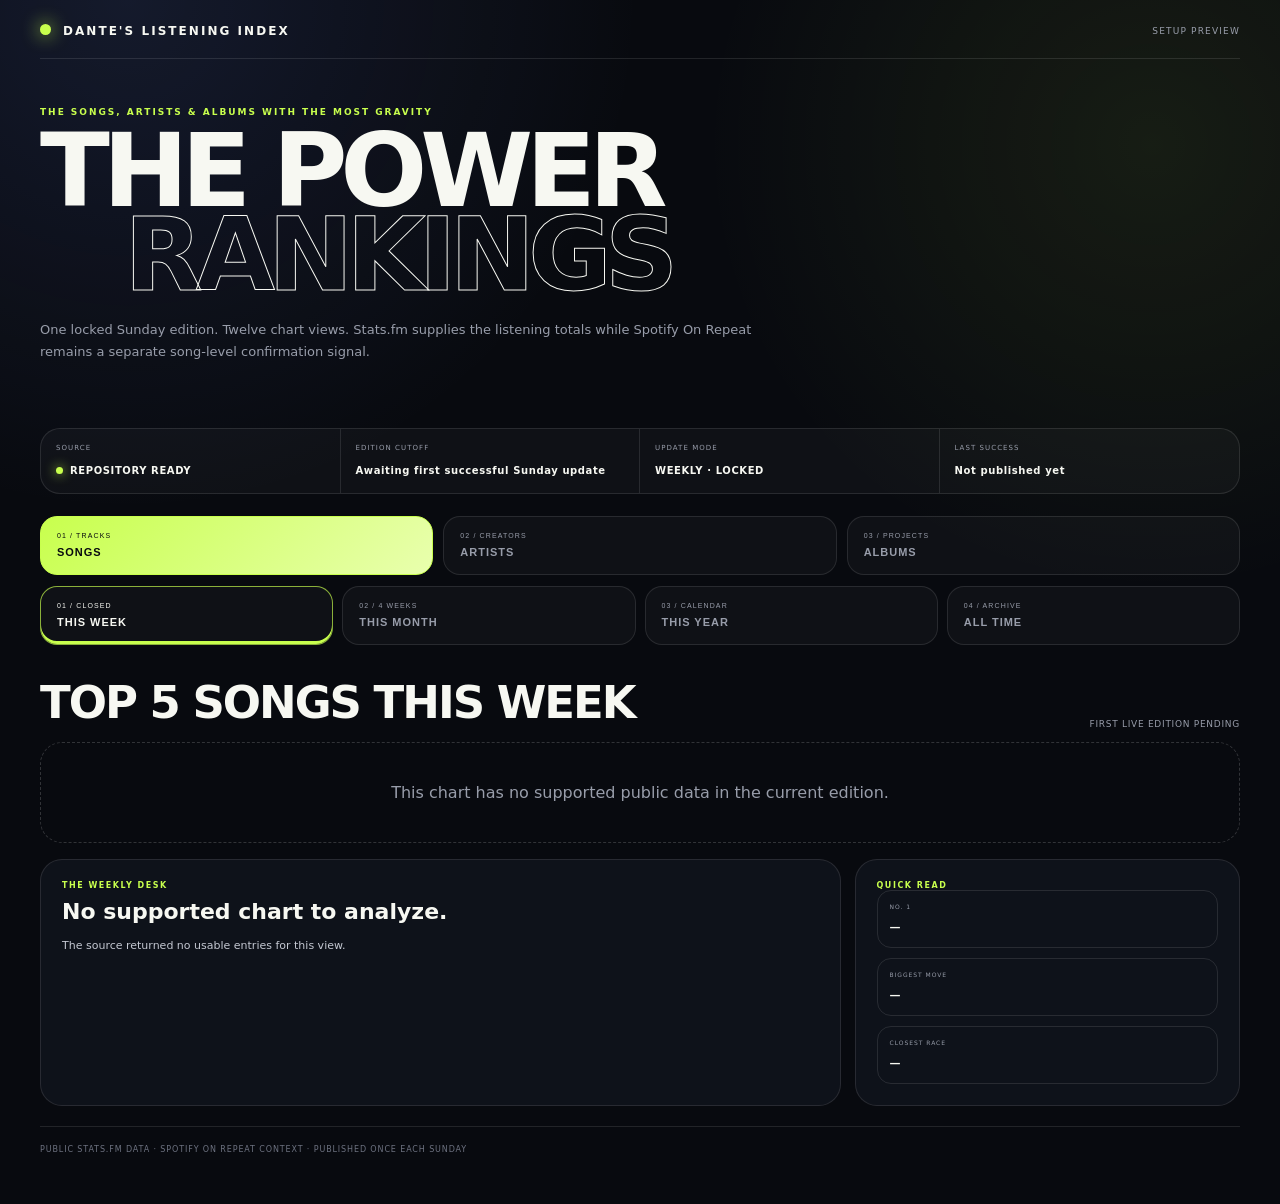
==== index.html @ f860fd31 "Add responsive Songs Artists Albums dashboard" ====
<!doctype html>
<html lang="en">
<head>
<meta charset="utf-8"><meta name="viewport" content="width=device-width,initial-scale=1,viewport-fit=cover">
<meta name="theme-color" content="#080a0f"><title>Dante's Spotify Power Rankings</title>
<style>
:root{--bg:#080a0f;--panel:#11141dcc;--text:#f7f8f2;--muted:#989daa;--lime:#c8ff4d;--blue:#6f8cff;--purple:#b76fff;--red:#ff7289;--amber:#ffce6b;--line:#ffffff1b}*{box-sizing:border-box}body{margin:0;background:radial-gradient(circle at 10% 0,#6f8cff1f,transparent 32rem),radial-gradient(circle at 90% 12%,#c8ff4d14,transparent 28rem),var(--bg);color:var(--text);font-family:Inter,system-ui,-apple-system,"Segoe UI",sans-serif;min-height:100vh}.shell{width:min(1200px,calc(100% - 36px));margin:auto;padding:24px 0 50px}.top{display:flex;justify-content:space-between;align-items:center;border-bottom:1px solid var(--line);padding-bottom:20px}.brand{font-size:12px;font-weight:900;letter-spacing:.17em}.brand:before{content:"";display:inline-block;width:11px;height:11px;border-radius:50%;background:var(--lime);box-shadow:0 0 18px var(--lime);margin-right:12px}.edition{font-size:9px;color:var(--muted);letter-spacing:.13em}.hero{padding:48px 0 30px}.kicker{font-size:9px;color:var(--lime);font-weight:900;letter-spacing:.22em}h1{font-size:clamp(52px,8vw,105px);line-height:.82;letter-spacing:-.07em;margin:12px 0 22px}h1 span{display:block;color:transparent;-webkit-text-stroke:1px #f7f8f2;transform:translateX(7%)}.lede{max-width:760px;color:var(--muted);line-height:1.7;font-size:13px}.status{display:grid;grid-template-columns:repeat(4,1fr);border:1px solid var(--line);border-radius:20px;overflow:hidden;background:#ffffff08;margin:22px 0}.status div{padding:15px;border-right:1px solid var(--line)}.status div:last-child{border-right:0}.status small{display:block;color:var(--muted);font-size:7px;letter-spacing:.15em;margin-bottom:7px}.status strong{font-size:10px;letter-spacing:.06em}.dot{display:inline-block;width:7px;height:7px;border-radius:50%;background:var(--lime);box-shadow:0 0 12px var(--lime);margin-right:7px}.category-tabs{display:grid;grid-template-columns:repeat(3,1fr);gap:10px;margin-bottom:11px}.category,.period{border:1px solid var(--line);background:#ffffff08;color:var(--muted);border-radius:17px;padding:15px 16px;text-align:left;cursor:pointer;transition:.2s}.category:hover,.period:hover{transform:translateY(-2px);border-color:#ffffff3b}.category.active{background:linear-gradient(135deg,var(--lime),#e9ffae);color:#080a0f;border-color:var(--lime)}.category small,.period small{display:block;font-size:7px;letter-spacing:.16em;margin-bottom:5px}.category strong,.period strong{font-size:11px;letter-spacing:.09em}.period-tabs{display:flex;gap:9px;overflow-x:auto;padding-bottom:13px;scrollbar-width:none}.period{min-width:150px;flex:1}.period.active{border-color:#c8ff4daa;color:var(--text);box-shadow:inset 0 -3px 0 var(--lime)}.head{display:flex;justify-content:space-between;gap:20px;align-items:end;margin:18px 0 13px}.head h2{font-size:clamp(26px,4vw,45px);margin:0;letter-spacing:-.045em}.range{font-size:9px;color:var(--muted);text-align:right;letter-spacing:.08em}.board{display:grid;gap:12px}.card{--accent:var(--lime);display:grid;grid-template-columns:78px 104px minmax(0,1fr) 185px;gap:18px;align-items:center;min-height:142px;border:1px solid var(--line);border-radius:23px;padding:17px 20px 17px 7px;background:linear-gradient(105deg,color-mix(in srgb,var(--accent) 8%,transparent),var(--panel) 38%,#11141dbb);overflow:hidden}.card:first-child{min-height:175px;grid-template-columns:96px 136px minmax(0,1fr) 220px;border-color:color-mix(in srgb,var(--accent) 55%,transparent)}.rank{font-size:64px;text-align:center;font-weight:950;color:transparent;-webkit-text-stroke:1px var(--accent);letter-spacing:-.08em}.card:first-child .rank{font-size:88px;color:var(--accent);-webkit-text-stroke:0;text-shadow:0 0 34px color-mix(in srgb,var(--accent) 35%,transparent)}.art{width:100%;aspect-ratio:1;border-radius:18px;object-fit:cover;background:#232837;box-shadow:0 16px 40px #0008}.artist-art{border-radius:50%}.name{font-size:clamp(19px,2.6vw,34px);text-transform:uppercase;margin:0;letter-spacing:-.04em;line-height:1.05}.sub{color:var(--muted);font-size:10px;letter-spacing:.09em;text-transform:uppercase;margin:7px 0 0}.rowtop{display:flex;justify-content:space-between;gap:14px;align-items:flex-start}.move{border:1px solid var(--line);border-radius:99px;padding:6px 9px;font-size:8px;font-weight:900;white-space:nowrap}.up{color:var(--lime)}.down{color:var(--red)}.new{color:var(--amber)}.metrics{display:flex;gap:22px;flex-wrap:wrap;margin-top:21px}.metric small{display:block;font-size:6px;color:var(--muted);letter-spacing:.16em;margin-bottom:5px}.metric strong{font-size:12px}.meter{height:4px;background:#ffffff13;border-radius:99px;margin-top:16px;overflow:hidden}.meter i{display:block;height:100%;background:var(--accent);box-shadow:0 0 13px var(--accent)}.score{text-align:right}.score strong{font-size:45px;letter-spacing:-.06em}.score small{font-size:7px;color:var(--muted);letter-spacing:.15em}.analysis{display:grid;grid-template-columns:1.35fr .65fr;gap:14px;margin-top:16px}.panel{border:1px solid var(--line);border-radius:22px;background:var(--panel);padding:21px}.panel .eyebrow{color:var(--lime);font-size:8px;font-weight:900;letter-spacing:.19em}.panel h3{margin:9px 0 12px;font-size:22px}.panel p{color:#c4c8d2;font-size:11px;line-height:1.75;margin:0}.leaders{display:grid;gap:10px}.leader{border:1px solid var(--line);border-radius:14px;padding:12px}.leader small{display:block;color:var(--muted);font-size:6px;letter-spacing:.16em;margin-bottom:6px}.leader strong{font-size:11px}.empty{border:1px dashed #ffffff2b;border-radius:22px;padding:36px;text-align:center;color:var(--muted);line-height:1.7}.footer{border-top:1px solid var(--line);margin-top:20px;padding-top:18px;color:#6d7280;font-size:8px;letter-spacing:.11em}.loading{opacity:.55;animation:pulse 1s infinite}@keyframes pulse{50%{opacity:.25}}@media(max-width:900px){.card,.card:first-child{grid-template-columns:64px 92px minmax(0,1fr)}.score{display:none}.analysis{grid-template-columns:1fr}}@media(max-width:620px){.shell{width:calc(100% - 22px)}h1{font-size:56px}.status{grid-template-columns:1fr 1fr}.status div:nth-child(2){border-right:0}.status div:nth-child(-n+2){border-bottom:1px solid var(--line)}.category-tabs{gap:7px}.category{padding:13px 10px}.category strong{font-size:9px}.period{min-width:128px}.head{align-items:flex-start;flex-direction:column}.range{text-align:left}.card,.card:first-child{grid-template-columns:44px 68px minmax(0,1fr);gap:10px;min-height:122px;padding:12px 11px 12px 3px;border-radius:18px}.card:first-child{min-height:138px}.rank,.card:first-child .rank{font-size:42px}.art{border-radius:13px}.artist-art{border-radius:50%}.name{font-size:17px}.sub{font-size:8px}.move{font-size:7px;padding:5px 6px}.metrics{gap:12px;margin-top:13px}.metric strong{font-size:10px}.metric:nth-child(3){display:none}}
</style>
</head>
<body><div class="shell">
<header class="top"><div class="brand">DANTE'S LISTENING INDEX</div><div class="edition" id="edition">LOADING EDITION</div></header>
<section class="hero"><div class="kicker">THE SONGS, ARTISTS & ALBUMS WITH THE MOST GRAVITY</div><h1>THE POWER <span>RANKINGS</span></h1><p class="lede">One locked Sunday edition. Twelve chart views. Stats.fm supplies the listening totals while Spotify On Repeat remains a separate song-level confirmation signal.</p></section>
<section class="status"><div><small>SOURCE</small><strong><i class="dot"></i><span id="source">LOADING</span></strong></div><div><small>EDITION CUTOFF</small><strong id="cutoff">—</strong></div><div><small>UPDATE MODE</small><strong>WEEKLY · LOCKED</strong></div><div><small>LAST SUCCESS</small><strong id="updated">—</strong></div></section>
<nav class="category-tabs" aria-label="Ranking category"><button class="category active" data-category="songs"><small>01 / TRACKS</small><strong>SONGS</strong></button><button class="category" data-category="artists"><small>02 / CREATORS</small><strong>ARTISTS</strong></button><button class="category" data-category="albums"><small>03 / PROJECTS</small><strong>ALBUMS</strong></button></nav>
<nav class="period-tabs" aria-label="Ranking period"><button class="period active" data-period="week"><small>01 / CLOSED</small><strong>THIS WEEK</strong></button><button class="period" data-period="month"><small>02 / 4 WEEKS</small><strong>THIS MONTH</strong></button><button class="period" data-period="year"><small>03 / CALENDAR</small><strong>THIS YEAR</strong></button><button class="period" data-period="allTime"><small>04 / ARCHIVE</small><strong>ALL TIME</strong></button></nav>
<div class="head"><h2 id="title">TOP 5 SONGS THIS WEEK</h2><div class="range" id="range">LOADING DATE RANGE</div></div>
<main class="board" id="board"><div class="empty loading">Loading the latest published Sunday edition…</div></main>
<section class="analysis"><article class="panel"><div class="eyebrow">THE WEEKLY DESK</div><h3 id="headline">Waiting for the official chart.</h3><p id="writeup">The analyst report will appear with the published data.</p></article><aside class="panel"><div class="eyebrow">QUICK READ</div><div class="leaders"><div class="leader"><small>NO. 1</small><strong id="leader">—</strong></div><div class="leader"><small>BIGGEST MOVE</small><strong id="bigMove">—</strong></div><div class="leader"><small>CLOSEST RACE</small><strong id="closeRace">—</strong></div></div></aside></section>
<footer class="footer">PUBLIC STATS.FM DATA · SPOTIFY ON REPEAT CONTEXT · PUBLISHED ONCE EACH SUNDAY</footer>
</div>
<script>
const accents=['#c8ff4d','#6f8cff','#b76fff','#ffce6b','#ff7289'];let data=null,state={category:'songs',period:'week'};const $=id=>document.getElementById(id);const esc=s=>String(s??'').replace(/[&<>"']/g,c=>({'&':'&amp;','<':'&lt;','>':'&gt;','"':'&quot;',"'":'&#39;'}[c]));const num=n=>n==null?'—':new Intl.NumberFormat('en-US').format(Math.round(n));const mins=ms=>ms==null?'—':Math.round(ms/60000)>=60?Math.floor(Math.round(ms/60000)/60)+'h '+Math.round(ms/60000)%60+'m':Math.round(ms/60000)+'m';
function labelCategory(c){return c==='songs'?'SONGS':c==='artists'?'ARTISTS':'ALBUMS'}function labelPeriod(p){return p==='week'?'THIS WEEK':p==='month'?'THIS MONTH':p==='year'?'THIS YEAR':'ALL TIME'}
function movement(x){if(x.previousRank==null)return '<span class="move new">NEW</span>';let d=x.previousRank-x.rank;if(d>0)return `<span class="move up">▲ ${d}</span>`;if(d<0)return `<span class="move down">▼ ${Math.abs(d)}</span>`;return '<span class="move">— EVEN</span>'}
function render(){document.querySelectorAll('.category').forEach(b=>b.classList.toggle('active',b.dataset.category===state.category));document.querySelectorAll('.period').forEach(b=>b.classList.toggle('active',b.dataset.period===state.period));$('title').textContent='TOP 5 '+labelCategory(state.category)+' '+labelPeriod(state.period);let chart=data?.charts?.[state.category]?.[state.period];$('range').textContent=chart?.rangeLabel||'NO PUBLISHED RANGE';if(!chart?.items?.length){$('board').innerHTML='<div class="empty">This chart has no supported public data in the current edition.</div>';analysis(chart);return}$('board').innerHTML=chart.items.map((x,i)=>{let sub=state.category==='songs'?x.artist:state.category==='albums'?x.artist:(x.genres?.slice(0,2).join(' · ')||'ARTIST');let cls=state.category==='artists'?'art artist-art':'art';return `<article class="card" style="--accent:${accents[i]}"><div class="rank">${x.rank}</div><img class="${cls}" src="${esc(x.image||'')}" alt="${esc(x.name)}" onerror="this.style.visibility='hidden'"><div><div class="rowtop"><div><h3 class="name">${esc(x.name)}</h3><p class="sub">${esc(sub||'')}</p></div>${movement(x)}</div><div class="metrics"><div class="metric"><small>PLAYS</small><strong>${num(x.plays)}</strong></div><div class="metric"><small>LISTENING</small><strong>${mins(x.playedMs)}</strong></div><div class="metric"><small>ACTIVE DAYS</small><strong>${x.activeDays??'—'}</strong></div><div class="metric"><small>PEAK</small><strong>${x.peakRank?'#'+x.peakRank:'—'}</strong></div></div><div class="meter"><i style="width:${Math.max(5,Math.min(100,x.powerScore??10))}%"></i></div></div><div class="score"><strong>${x.powerScore==null?'—':Math.round(x.powerScore)}</strong><small> POWER</small></div></article>`}).join('');analysis(chart)}
function analysis(chart){let a=chart?.analysis||{};$('headline').textContent=a.headline||'No supported chart to analyze.';$('writeup').textContent=a.writeup||'The source returned no usable entries for this view.';$('leader').textContent=a.leader||chart?.items?.[0]?.name||'—';$('bigMove').textContent=a.biggestMove||'—';$('closeRace').textContent=a.closestRace||'—'}
async function boot(){try{let r=await fetch('./data/latest.json',{cache:'no-store'});if(!r.ok)throw new Error('HTTP '+r.status);data=await r.json();$('source').textContent=(data.sourceStatus||'STATS.FM').toUpperCase();$('edition').textContent=(data.editionLabel||'LATEST EDITION').toUpperCase();$('cutoff').textContent=data.cutoffLabel||'—';$('updated').textContent=data.updatedLabel||'—';render()}catch(e){$('source').textContent='DATA UNAVAILABLE';$('board').innerHTML='<div class="empty">The published data file could not be loaded. The previous successful Netlify deploy should remain online during a failed weekly update.</div>'}}
document.querySelectorAll('.category').forEach(b=>b.onclick=()=>{state.category=b.dataset.category;render()});document.querySelectorAll('.period').forEach(b=>b.onclick=()=>{state.period=b.dataset.period;render()});boot();
</script></body></html>
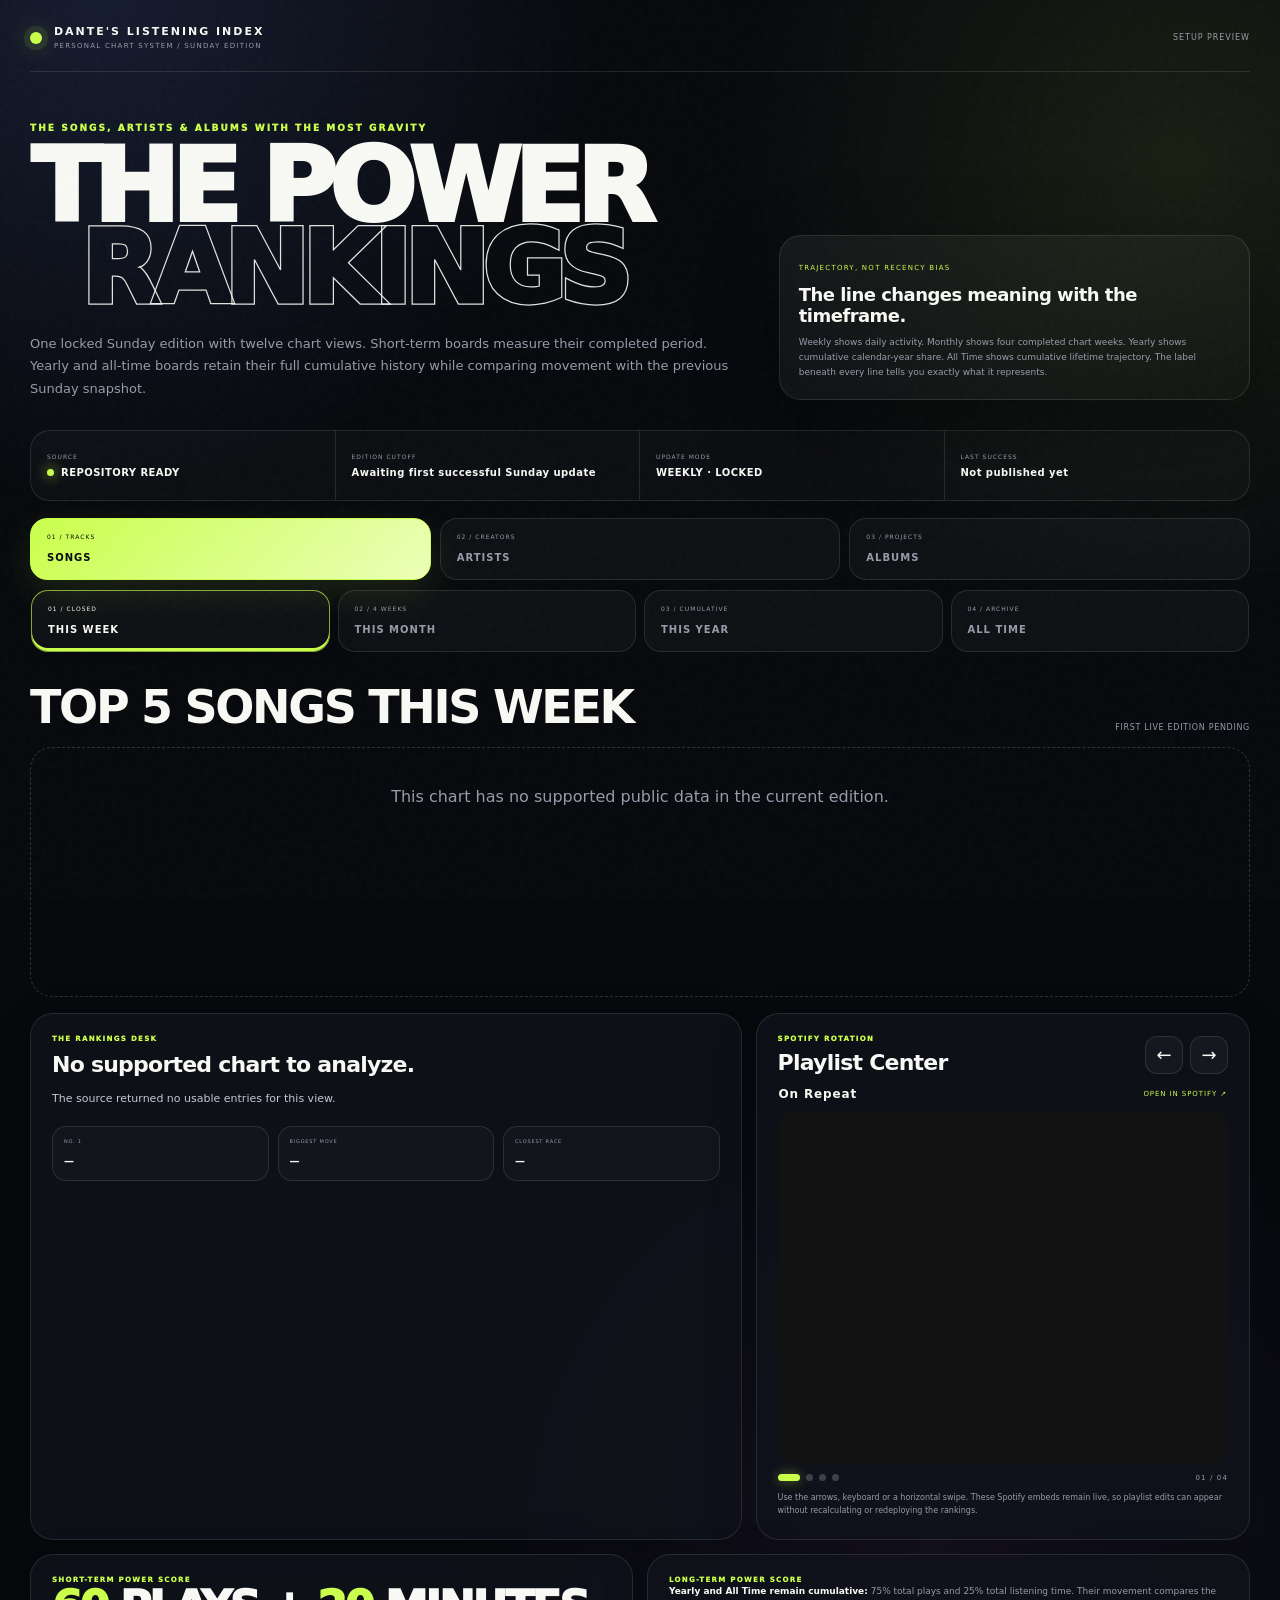
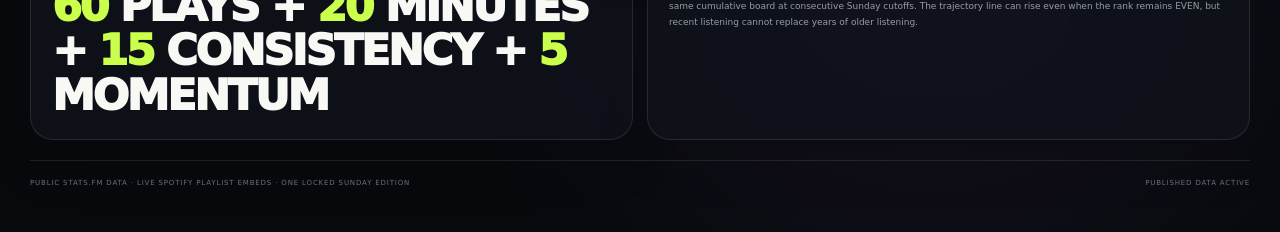
==== commit fc5c2a71: "Publish approved responsive dashboard" ====
--- a/index.html
+++ b/index.html
@@ -1,29 +1,79 @@
 <!doctype html>
 <html lang="en">
 <head>
-<meta charset="utf-8"><meta name="viewport" content="width=device-width,initial-scale=1,viewport-fit=cover">
-<meta name="theme-color" content="#080a0f"><title>Dante's Spotify Power Rankings</title>
-<style>
-:root{--bg:#080a0f;--panel:#11141dcc;--text:#f7f8f2;--muted:#989daa;--lime:#c8ff4d;--blue:#6f8cff;--purple:#b76fff;--red:#ff7289;--amber:#ffce6b;--line:#ffffff1b}*{box-sizing:border-box}body{margin:0;background:radial-gradient(circle at 10% 0,#6f8cff1f,transparent 32rem),radial-gradient(circle at 90% 12%,#c8ff4d14,transparent 28rem),var(--bg);color:var(--text);font-family:Inter,system-ui,-apple-system,"Segoe UI",sans-serif;min-height:100vh}.shell{width:min(1200px,calc(100% - 36px));margin:auto;padding:24px 0 50px}.top{display:flex;justify-content:space-between;align-items:center;border-bottom:1px solid var(--line);padding-bottom:20px}.brand{font-size:12px;font-weight:900;letter-spacing:.17em}.brand:before{content:"";display:inline-block;width:11px;height:11px;border-radius:50%;background:var(--lime);box-shadow:0 0 18px var(--lime);margin-right:12px}.edition{font-size:9px;color:var(--muted);letter-spacing:.13em}.hero{padding:48px 0 30px}.kicker{font-size:9px;color:var(--lime);font-weight:900;letter-spacing:.22em}h1{font-size:clamp(52px,8vw,105px);line-height:.82;letter-spacing:-.07em;margin:12px 0 22px}h1 span{display:block;color:transparent;-webkit-text-stroke:1px #f7f8f2;transform:translateX(7%)}.lede{max-width:760px;color:var(--muted);line-height:1.7;font-size:13px}.status{display:grid;grid-template-columns:repeat(4,1fr);border:1px solid var(--line);border-radius:20px;overflow:hidden;background:#ffffff08;margin:22px 0}.status div{padding:15px;border-right:1px solid var(--line)}.status div:last-child{border-right:0}.status small{display:block;color:var(--muted);font-size:7px;letter-spacing:.15em;margin-bottom:7px}.status strong{font-size:10px;letter-spacing:.06em}.dot{display:inline-block;width:7px;height:7px;border-radius:50%;background:var(--lime);box-shadow:0 0 12px var(--lime);margin-right:7px}.category-tabs{display:grid;grid-template-columns:repeat(3,1fr);gap:10px;margin-bottom:11px}.category,.period{border:1px solid var(--line);background:#ffffff08;color:var(--muted);border-radius:17px;padding:15px 16px;text-align:left;cursor:pointer;transition:.2s}.category:hover,.period:hover{transform:translateY(-2px);border-color:#ffffff3b}.category.active{background:linear-gradient(135deg,var(--lime),#e9ffae);color:#080a0f;border-color:var(--lime)}.category small,.period small{display:block;font-size:7px;letter-spacing:.16em;margin-bottom:5px}.category strong,.period strong{font-size:11px;letter-spacing:.09em}.period-tabs{display:flex;gap:9px;overflow-x:auto;padding-bottom:13px;scrollbar-width:none}.period{min-width:150px;flex:1}.period.active{border-color:#c8ff4daa;color:var(--text);box-shadow:inset 0 -3px 0 var(--lime)}.head{display:flex;justify-content:space-between;gap:20px;align-items:end;margin:18px 0 13px}.head h2{font-size:clamp(26px,4vw,45px);margin:0;letter-spacing:-.045em}.range{font-size:9px;color:var(--muted);text-align:right;letter-spacing:.08em}.board{display:grid;gap:12px}.card{--accent:var(--lime);display:grid;grid-template-columns:78px 104px minmax(0,1fr) 185px;gap:18px;align-items:center;min-height:142px;border:1px solid var(--line);border-radius:23px;padding:17px 20px 17px 7px;background:linear-gradient(105deg,color-mix(in srgb,var(--accent) 8%,transparent),var(--panel) 38%,#11141dbb);overflow:hidden}.card:first-child{min-height:175px;grid-template-columns:96px 136px minmax(0,1fr) 220px;border-color:color-mix(in srgb,var(--accent) 55%,transparent)}.rank{font-size:64px;text-align:center;font-weight:950;color:transparent;-webkit-text-stroke:1px var(--accent);letter-spacing:-.08em}.card:first-child .rank{font-size:88px;color:var(--accent);-webkit-text-stroke:0;text-shadow:0 0 34px color-mix(in srgb,var(--accent) 35%,transparent)}.art{width:100%;aspect-ratio:1;border-radius:18px;object-fit:cover;background:#232837;box-shadow:0 16px 40px #0008}.artist-art{border-radius:50%}.name{font-size:clamp(19px,2.6vw,34px);text-transform:uppercase;margin:0;letter-spacing:-.04em;line-height:1.05}.sub{color:var(--muted);font-size:10px;letter-spacing:.09em;text-transform:uppercase;margin:7px 0 0}.rowtop{display:flex;justify-content:space-between;gap:14px;align-items:flex-start}.move{border:1px solid var(--line);border-radius:99px;padding:6px 9px;font-size:8px;font-weight:900;white-space:nowrap}.up{color:var(--lime)}.down{color:var(--red)}.new{color:var(--amber)}.metrics{display:flex;gap:22px;flex-wrap:wrap;margin-top:21px}.metric small{display:block;font-size:6px;color:var(--muted);letter-spacing:.16em;margin-bottom:5px}.metric strong{font-size:12px}.meter{height:4px;background:#ffffff13;border-radius:99px;margin-top:16px;overflow:hidden}.meter i{display:block;height:100%;background:var(--accent);box-shadow:0 0 13px var(--accent)}.score{text-align:right}.score strong{font-size:45px;letter-spacing:-.06em}.score small{font-size:7px;color:var(--muted);letter-spacing:.15em}.analysis{display:grid;grid-template-columns:1.35fr .65fr;gap:14px;margin-top:16px}.panel{border:1px solid var(--line);border-radius:22px;background:var(--panel);padding:21px}.panel .eyebrow{color:var(--lime);font-size:8px;font-weight:900;letter-spacing:.19em}.panel h3{margin:9px 0 12px;font-size:22px}.panel p{color:#c4c8d2;font-size:11px;line-height:1.75;margin:0}.leaders{display:grid;gap:10px}.leader{border:1px solid var(--line);border-radius:14px;padding:12px}.leader small{display:block;color:var(--muted);font-size:6px;letter-spacing:.16em;margin-bottom:6px}.leader strong{font-size:11px}.empty{border:1px dashed #ffffff2b;border-radius:22px;padding:36px;text-align:center;color:var(--muted);line-height:1.7}.footer{border-top:1px solid var(--line);margin-top:20px;padding-top:18px;color:#6d7280;font-size:8px;letter-spacing:.11em}.loading{opacity:.55;animation:pulse 1s infinite}@keyframes pulse{50%{opacity:.25}}@media(max-width:900px){.card,.card:first-child{grid-template-columns:64px 92px minmax(0,1fr)}.score{display:none}.analysis{grid-template-columns:1fr}}@media(max-width:620px){.shell{width:calc(100% - 22px)}h1{font-size:56px}.status{grid-template-columns:1fr 1fr}.status div:nth-child(2){border-right:0}.status div:nth-child(-n+2){border-bottom:1px solid var(--line)}.category-tabs{gap:7px}.category{padding:13px 10px}.category strong{font-size:9px}.period{min-width:128px}.head{align-items:flex-start;flex-direction:column}.range{text-align:left}.card,.card:first-child{grid-template-columns:44px 68px minmax(0,1fr);gap:10px;min-height:122px;padding:12px 11px 12px 3px;border-radius:18px}.card:first-child{min-height:138px}.rank,.card:first-child .rank{font-size:42px}.art{border-radius:13px}.artist-art{border-radius:50%}.name{font-size:17px}.sub{font-size:8px}.move{font-size:7px;padding:5px 6px}.metrics{gap:12px;margin-top:13px}.metric strong{font-size:10px}.metric:nth-child(3){display:none}}
-</style>
+<meta charset="utf-8">
+<meta name="viewport" content="width=device-width,initial-scale=1,viewport-fit=cover">
+<meta name="theme-color" content="#07090d">
+<meta name="color-scheme" content="dark">
+<title>Dante's Spotify Power Rankings</title>
+<link rel="stylesheet" href="./assets/styles.css">
 </head>
-<body><div class="shell">
-<header class="top"><div class="brand">DANTE'S LISTENING INDEX</div><div class="edition" id="edition">LOADING EDITION</div></header>
-<section class="hero"><div class="kicker">THE SONGS, ARTISTS & ALBUMS WITH THE MOST GRAVITY</div><h1>THE POWER <span>RANKINGS</span></h1><p class="lede">One locked Sunday edition. Twelve chart views. Stats.fm supplies the listening totals while Spotify On Repeat remains a separate song-level confirmation signal.</p></section>
-<section class="status"><div><small>SOURCE</small><strong><i class="dot"></i><span id="source">LOADING</span></strong></div><div><small>EDITION CUTOFF</small><strong id="cutoff">—</strong></div><div><small>UPDATE MODE</small><strong>WEEKLY · LOCKED</strong></div><div><small>LAST SUCCESS</small><strong id="updated">—</strong></div></section>
-<nav class="category-tabs" aria-label="Ranking category"><button class="category active" data-category="songs"><small>01 / TRACKS</small><strong>SONGS</strong></button><button class="category" data-category="artists"><small>02 / CREATORS</small><strong>ARTISTS</strong></button><button class="category" data-category="albums"><small>03 / PROJECTS</small><strong>ALBUMS</strong></button></nav>
-<nav class="period-tabs" aria-label="Ranking period"><button class="period active" data-period="week"><small>01 / CLOSED</small><strong>THIS WEEK</strong></button><button class="period" data-period="month"><small>02 / 4 WEEKS</small><strong>THIS MONTH</strong></button><button class="period" data-period="year"><small>03 / CALENDAR</small><strong>THIS YEAR</strong></button><button class="period" data-period="allTime"><small>04 / ARCHIVE</small><strong>ALL TIME</strong></button></nav>
+<body>
+<div class="noise" aria-hidden="true"></div>
+<div class="shell">
+<header class="top">
+  <div class="brand"><span class="brand-dot"></span><div><b>DANTE'S LISTENING INDEX</b><small>PERSONAL CHART SYSTEM / SUNDAY EDITION</small></div></div>
+  <div class="edition"><span id="edition">LOADING EDITION</span><span class="preview-flag" id="previewFlag">DESIGN PREVIEW</span></div>
+</header>
+<section class="hero">
+  <div>
+    <div class="kicker">THE SONGS, ARTISTS & ALBUMS WITH THE MOST GRAVITY</div>
+    <h1>THE POWER <span>RANKINGS</span></h1>
+    <p class="lede">One locked Sunday edition with twelve chart views. Short-term boards measure their completed period. Yearly and all-time boards retain their full cumulative history while comparing movement with the previous Sunday snapshot.</p>
+  </div>
+  <aside class="hero-note">
+    <small>TRAJECTORY, NOT RECENCY BIAS</small>
+    <h2>The line changes meaning with the timeframe.</h2>
+    <p>Weekly shows daily activity. Monthly shows four completed chart weeks. Yearly shows cumulative calendar-year share. All Time shows cumulative lifetime trajectory. The label beneath every line tells you exactly what it represents.</p>
+  </aside>
+</section>
+<section class="status">
+  <div><small>SOURCE</small><strong><i class="dot"></i><span id="source">LOADING</span></strong></div>
+  <div><small>EDITION CUTOFF</small><strong id="cutoff">—</strong></div>
+  <div><small>UPDATE MODE</small><strong>WEEKLY · LOCKED</strong></div>
+  <div><small>LAST SUCCESS</small><strong id="updated">—</strong></div>
+</section>
+<nav class="category-tabs" aria-label="Ranking category">
+  <button class="category active" data-category="songs"><small>01 / TRACKS</small><strong>SONGS</strong></button>
+  <button class="category" data-category="artists"><small>02 / CREATORS</small><strong>ARTISTS</strong></button>
+  <button class="category" data-category="albums"><small>03 / PROJECTS</small><strong>ALBUMS</strong></button>
+</nav>
+<nav class="period-tabs" aria-label="Ranking period">
+  <button class="period active" data-period="week"><small>01 / CLOSED</small><strong>THIS WEEK</strong></button>
+  <button class="period" data-period="month"><small>02 / 4 WEEKS</small><strong>THIS MONTH</strong></button>
+  <button class="period" data-period="year"><small>03 / CUMULATIVE</small><strong>THIS YEAR</strong></button>
+  <button class="period" data-period="allTime"><small>04 / ARCHIVE</small><strong>ALL TIME</strong></button>
+</nav>
 <div class="head"><h2 id="title">TOP 5 SONGS THIS WEEK</h2><div class="range" id="range">LOADING DATE RANGE</div></div>
-<main class="board" id="board"><div class="empty loading">Loading the latest published Sunday edition…</div></main>
-<section class="analysis"><article class="panel"><div class="eyebrow">THE WEEKLY DESK</div><h3 id="headline">Waiting for the official chart.</h3><p id="writeup">The analyst report will appear with the published data.</p></article><aside class="panel"><div class="eyebrow">QUICK READ</div><div class="leaders"><div class="leader"><small>NO. 1</small><strong id="leader">—</strong></div><div class="leader"><small>BIGGEST MOVE</small><strong id="bigMove">—</strong></div><div class="leader"><small>CLOSEST RACE</small><strong id="closeRace">—</strong></div></div></aside></section>
-<footer class="footer">PUBLIC STATS.FM DATA · SPOTIFY ON REPEAT CONTEXT · PUBLISHED ONCE EACH SUNDAY</footer>
+<main class="board" id="board"><div class="empty">Loading the published Sunday edition…</div></main>
+<section class="content-grid">
+  <article class="panel">
+    <div class="eyebrow">THE RANKINGS DESK</div>
+    <h3 id="headline">Waiting for the official chart.</h3>
+    <p id="writeup">The analyst report will appear with the published data.</p>
+    <div class="leader-grid">
+      <div class="leader"><small>NO. 1</small><strong id="leader">—</strong></div>
+      <div class="leader"><small>BIGGEST MOVE</small><strong id="bigMove">—</strong></div>
+      <div class="leader"><small>CLOSEST RACE</small><strong id="closeRace">—</strong></div>
+    </div>
+  </article>
+  <aside class="panel" id="playlistPanel" tabindex="0" aria-label="Spotify playlist carousel">
+    <div class="playlist-head">
+      <div class="playlist-title-wrap"><div class="eyebrow">SPOTIFY ROTATION</div><h3>Playlist Center</h3></div>
+      <div class="carousel-controls"><button class="carousel-btn" id="playlistPrev" aria-label="Previous playlist">←</button><button class="carousel-btn" id="playlistNext" aria-label="Next playlist">→</button></div>
+    </div>
+    <div class="playlist-meta"><strong id="playlistName">On Repeat</strong><a class="open-link" id="playlistOpen" href="#" target="_blank" rel="noopener">OPEN IN SPOTIFY ↗</a></div>
+    <div class="playlist-stage" id="playlistStage"><iframe class="spotify-frame" id="playlistFrame" title="Spotify playlist" allow="autoplay; clipboard-write; encrypted-media; fullscreen; picture-in-picture" loading="lazy"></iframe></div>
+    <div class="carousel-foot"><div class="dots" id="playlistDots"></div><div class="carousel-count" id="playlistCount">01 / 04</div></div>
+    <p class="playlist-note">Use the arrows, keyboard or a horizontal swipe. These Spotify embeds remain live, so playlist edits can appear without recalculating or redeploying the rankings.</p>
+  </aside>
+</section>
+<section class="method-grid">
+  <article class="panel"><div class="eyebrow">SHORT-TERM POWER SCORE</div><div class="formula"><span>60</span> PLAYS + <span>20</span> MINUTES + <span>15</span> CONSISTENCY + <span>5</span> MOMENTUM</div></article>
+  <article class="panel"><div class="eyebrow">LONG-TERM POWER SCORE</div><div class="method-copy"><b>Yearly and All Time remain cumulative:</b> 75% total plays and 25% total listening time. Their movement compares the same cumulative board at consecutive Sunday cutoffs. The trajectory line can rise even when the rank remains EVEN, but recent listening cannot replace years of older listening.</div></article>
+</section>
+<footer class="footer"><span>PUBLIC STATS.FM DATA · LIVE SPOTIFY PLAYLIST EMBEDS · ONE LOCKED SUNDAY EDITION</span><span id="modeNote">PREVIEW FALLBACK ACTIVE</span></footer>
 </div>
-<script>
-const accents=['#c8ff4d','#6f8cff','#b76fff','#ffce6b','#ff7289'];let data=null,state={category:'songs',period:'week'};const $=id=>document.getElementById(id);const esc=s=>String(s??'').replace(/[&<>"']/g,c=>({'&':'&amp;','<':'&lt;','>':'&gt;','"':'&quot;',"'":'&#39;'}[c]));const num=n=>n==null?'—':new Intl.NumberFormat('en-US').format(Math.round(n));const mins=ms=>ms==null?'—':Math.round(ms/60000)>=60?Math.floor(Math.round(ms/60000)/60)+'h '+Math.round(ms/60000)%60+'m':Math.round(ms/60000)+'m';
-function labelCategory(c){return c==='songs'?'SONGS':c==='artists'?'ARTISTS':'ALBUMS'}function labelPeriod(p){return p==='week'?'THIS WEEK':p==='month'?'THIS MONTH':p==='year'?'THIS YEAR':'ALL TIME'}
-function movement(x){if(x.previousRank==null)return '<span class="move new">NEW</span>';let d=x.previousRank-x.rank;if(d>0)return `<span class="move up">▲ ${d}</span>`;if(d<0)return `<span class="move down">▼ ${Math.abs(d)}</span>`;return '<span class="move">— EVEN</span>'}
-function render(){document.querySelectorAll('.category').forEach(b=>b.classList.toggle('active',b.dataset.category===state.category));document.querySelectorAll('.period').forEach(b=>b.classList.toggle('active',b.dataset.period===state.period));$('title').textContent='TOP 5 '+labelCategory(state.category)+' '+labelPeriod(state.period);let chart=data?.charts?.[state.category]?.[state.period];$('range').textContent=chart?.rangeLabel||'NO PUBLISHED RANGE';if(!chart?.items?.length){$('board').innerHTML='<div class="empty">This chart has no supported public data in the current edition.</div>';analysis(chart);return}$('board').innerHTML=chart.items.map((x,i)=>{let sub=state.category==='songs'?x.artist:state.category==='albums'?x.artist:(x.genres?.slice(0,2).join(' · ')||'ARTIST');let cls=state.category==='artists'?'art artist-art':'art';return `<article class="card" style="--accent:${accents[i]}"><div class="rank">${x.rank}</div><img class="${cls}" src="${esc(x.image||'')}" alt="${esc(x.name)}" onerror="this.style.visibility='hidden'"><div><div class="rowtop"><div><h3 class="name">${esc(x.name)}</h3><p class="sub">${esc(sub||'')}</p></div>${movement(x)}</div><div class="metrics"><div class="metric"><small>PLAYS</small><strong>${num(x.plays)}</strong></div><div class="metric"><small>LISTENING</small><strong>${mins(x.playedMs)}</strong></div><div class="metric"><small>ACTIVE DAYS</small><strong>${x.activeDays??'—'}</strong></div><div class="metric"><small>PEAK</small><strong>${x.peakRank?'#'+x.peakRank:'—'}</strong></div></div><div class="meter"><i style="width:${Math.max(5,Math.min(100,x.powerScore??10))}%"></i></div></div><div class="score"><strong>${x.powerScore==null?'—':Math.round(x.powerScore)}</strong><small> POWER</small></div></article>`}).join('');analysis(chart)}
-function analysis(chart){let a=chart?.analysis||{};$('headline').textContent=a.headline||'No supported chart to analyze.';$('writeup').textContent=a.writeup||'The source returned no usable entries for this view.';$('leader').textContent=a.leader||chart?.items?.[0]?.name||'—';$('bigMove').textContent=a.biggestMove||'—';$('closeRace').textContent=a.closestRace||'—'}
-async function boot(){try{let r=await fetch('./data/latest.json',{cache:'no-store'});if(!r.ok)throw new Error('HTTP '+r.status);data=await r.json();$('source').textContent=(data.sourceStatus||'STATS.FM').toUpperCase();$('edition').textContent=(data.editionLabel||'LATEST EDITION').toUpperCase();$('cutoff').textContent=data.cutoffLabel||'—';$('updated').textContent=data.updatedLabel||'—';render()}catch(e){$('source').textContent='DATA UNAVAILABLE';$('board').innerHTML='<div class="empty">The published data file could not be loaded. The previous successful Netlify deploy should remain online during a failed weekly update.</div>'}}
-document.querySelectorAll('.category').forEach(b=>b.onclick=()=>{state.category=b.dataset.category;render()});document.querySelectorAll('.period').forEach(b=>b.onclick=()=>{state.period=b.dataset.period;render()});boot();
-</script></body></html>
+<script src="./assets/app.js" defer></script>
+</body>
+</html>
--- a/assets/styles.css
+++ b/assets/styles.css
@@ -0,0 +1 @@
+:root{--bg:#07090d;--panel:rgba(16,19,27,.82);--panel-solid:#10131b;--text:#f8f9f4;--muted:#969ca9;--lime:#caff4b;--blue:#708cff;--purple:#bb73ff;--red:#ff7189;--amber:#ffd16f;--line:rgba(255,255,255,.105);--shadow:0 28px 80px rgba(0,0,0,.34)}*{box-sizing:border-box}html{background:var(--bg);scroll-behavior:smooth}body{margin:0;min-height:100vh;color:var(--text);overflow-x:hidden;font-family:Inter,ui-sans-serif,system-ui,-apple-system,BlinkMacSystemFont,"Segoe UI",sans-serif;background:radial-gradient(circle at 8% 0,rgba(112,140,255,.14),transparent 31rem),radial-gradient(circle at 92% 9%,rgba(202,255,75,.09),transparent 28rem),radial-gradient(circle at 73% 84%,rgba(187,115,255,.08),transparent 31rem),var(--bg)}button,a{font:inherit}button{color:inherit}a{color:inherit;text-decoration:none}.noise{pointer-events:none;position:fixed;inset:0;z-index:30;opacity:.035;background-image:url("data:image/svg+xml,%3Csvg viewBox='0 0 180 180' xmlns='http://www.w3.org/2000/svg'%3E%3Cfilter id='n'%3E%3CfeTurbulence type='fractalNoise' baseFrequency='.92' numOctaves='4' stitchTiles='stitch'/%3E%3C/filter%3E%3Crect width='100%25' height='100%25' filter='url(%23n)' opacity='.72'/%3E%3C/svg%3E")}.shell{width:min(1220px,calc(100% - 40px));margin:auto;padding:25px 0 45px;position:relative;z-index:2}.top{display:flex;justify-content:space-between;align-items:center;gap:18px;border-bottom:1px solid var(--line);padding-bottom:21px}.brand{display:flex;align-items:center;gap:12px}.brand-dot{width:12px;height:12px;border-radius:50%;background:var(--lime);box-shadow:0 0 0 6px rgba(202,255,75,.09),0 0 25px rgba(202,255,75,.48)}.brand b{display:block;font-size:11px;letter-spacing:.18em}.brand small{display:block;color:var(--muted);font-size:7px;letter-spacing:.18em;margin-top:4px}.edition{font-size:8px;color:var(--muted);letter-spacing:.12em;text-align:right}.preview-flag{display:inline-flex;align-items:center;gap:7px;margin-left:8px;padding:6px 9px;border:1px solid rgba(255,209,111,.28);color:var(--amber);background:rgba(255,209,111,.055);border-radius:999px;font-size:7px;font-weight:900}.hero{padding:51px 0 29px;display:grid;grid-template-columns:1.2fr .8fr;gap:42px;align-items:end}.kicker{color:var(--lime);font-size:9px;font-weight:950;letter-spacing:.23em}h1{font-size:clamp(53px,8vw,108px);line-height:.8;letter-spacing:-.074em;margin:13px 0 23px;font-weight:980}h1 span{display:block;color:transparent;-webkit-text-stroke:1.25px rgba(248,249,244,.9);transform:translateX(7%)}.lede{color:var(--muted);line-height:1.72;font-size:13px;max-width:780px;margin:0}.hero-note{border:1px solid var(--line);border-radius:22px;padding:19px;background:linear-gradient(145deg,rgba(255,255,255,.05),rgba(255,255,255,.016));box-shadow:var(--shadow)}.hero-note small{font-size:7px;letter-spacing:.18em;color:var(--lime)}.hero-note h2{font-size:18px;letter-spacing:-.03em;margin:10px 0 9px}.hero-note p{color:var(--muted);font-size:9px;line-height:1.65;margin:0}.status{display:grid;grid-template-columns:repeat(4,1fr);border:1px solid var(--line);border-radius:20px;overflow:hidden;background:rgba(255,255,255,.025);margin:1px 0 17px}.status>div{padding:15px 16px;border-right:1px solid var(--line);min-height:69px;display:flex;justify-content:center;flex-direction:column}.status>div:last-child{border-right:0}.status small{display:block;color:var(--muted);font-size:6px;letter-spacing:.17em;margin-bottom:7px}.status strong{font-size:10px;letter-spacing:.045em}.dot{display:inline-block;width:7px;height:7px;border-radius:50%;background:var(--lime);box-shadow:0 0 13px var(--lime);margin-right:7px}.category-tabs{display:grid;grid-template-columns:repeat(3,1fr);gap:9px;margin-bottom:10px}.category,.period{border:1px solid var(--line);background:rgba(255,255,255,.03);color:var(--muted);border-radius:17px;padding:14px 16px;text-align:left;cursor:pointer;transition:.22s ease}.category:hover,.period:hover{transform:translateY(-2px);border-color:rgba(255,255,255,.25)}.category.active{background:linear-gradient(135deg,var(--lime),#ecffb9);color:#07090d;border-color:var(--lime);box-shadow:0 13px 38px rgba(202,255,75,.11)}.category small,.period small{display:block;font-size:6px;letter-spacing:.17em;margin-bottom:6px}.category strong,.period strong{font-size:10px;letter-spacing:.1em}.period-tabs{display:flex;gap:8px;overflow-x:auto;padding:0 1px 13px;scrollbar-width:none}.period-tabs::-webkit-scrollbar{display:none}.period{min-width:145px;flex:1}.period.active{color:var(--text);border-color:rgba(202,255,75,.63);box-shadow:inset 0 -3px 0 var(--lime),0 12px 30px rgba(0,0,0,.12)}.head{display:flex;justify-content:space-between;align-items:end;gap:20px;margin:15px 0 13px}.head h2{font-size:clamp(26px,4vw,46px);letter-spacing:-.05em;margin:0}.range{font-size:8px;color:var(--muted);letter-spacing:.085em;text-align:right;max-width:530px;line-height:1.55}.board{display:grid;gap:12px;min-height:250px}.card{--accent:var(--lime);display:grid;grid-template-columns:79px 106px minmax(0,1fr) 215px;gap:18px;align-items:center;min-height:146px;border:1px solid var(--line);border-radius:23px;padding:17px 19px 17px 6px;background:linear-gradient(104deg,color-mix(in srgb,var(--accent) 8%,transparent),var(--panel) 38%,rgba(16,19,27,.72));overflow:hidden;position:relative;box-shadow:0 21px 62px rgba(0,0,0,.16);opacity:0;transform:translateY(17px);animation:cardIn .53s cubic-bezier(.2,.84,.2,1) forwards}.card:first-child{min-height:180px;grid-template-columns:96px 138px minmax(0,1fr) 245px;border-color:color-mix(in srgb,var(--accent) 53%,transparent)}.card:after{content:"";position:absolute;right:-12%;bottom:-140%;width:58%;height:240%;background:radial-gradient(circle,color-mix(in srgb,var(--accent) 13%,transparent),transparent 64%);pointer-events:none}@keyframes cardIn{to{opacity:1;transform:none}}.rank{font-size:64px;text-align:center;font-weight:980;color:transparent;-webkit-text-stroke:1px var(--accent);letter-spacing:-.09em;position:relative;z-index:1}.card:first-child .rank{font-size:88px;color:var(--accent);-webkit-text-stroke:0;text-shadow:0 0 36px color-mix(in srgb,var(--accent) 39%,transparent)}.art{width:100%;aspect-ratio:1;border-radius:18px;object-fit:cover;position:relative;z-index:1;background:linear-gradient(135deg,color-mix(in srgb,var(--accent) 43%,#1c2334),#0d1017);box-shadow:0 17px 43px rgba(0,0,0,.35)}.artist-art{border-radius:50%}.art-fallback{display:grid;place-items:center;font-size:24px;font-weight:950;letter-spacing:-.055em;color:rgba(255,255,255,.72)}.main{min-width:0;position:relative;z-index:1}.rowtop{display:flex;justify-content:space-between;gap:15px;align-items:flex-start}.name{font-size:clamp(19px,2.65vw,34px);text-transform:uppercase;margin:0;letter-spacing:-.045em;line-height:1.04;overflow-wrap:anywhere}.sub{color:var(--muted);font-size:9px;letter-spacing:.1em;text-transform:uppercase;margin:7px 0 0}.badges{display:flex;align-items:center;gap:7px;flex-wrap:wrap;justify-content:flex-end}.move,.trend-badge{border:1px solid var(--line);border-radius:999px;padding:6px 9px;font-size:7px;font-weight:950;letter-spacing:.075em;white-space:nowrap}.move.up{color:var(--lime)}.move.down{color:var(--red)}.move.new{color:var(--amber)}.trend-badge{color:var(--blue)}.metrics{display:flex;gap:20px;flex-wrap:wrap;margin-top:21px}.metric small{display:block;color:var(--muted);font-size:5px;letter-spacing:.17em;margin-bottom:5px}.metric strong{font-size:11px}.meter{height:4px;background:rgba(255,255,255,.07);border-radius:999px;margin-top:16px;overflow:hidden}.meter i{display:block;height:100%;background:var(--accent);box-shadow:0 0 15px var(--accent);transform-origin:left;animation:grow .9s .18s both}@keyframes grow{from{transform:scaleX(0)}}.score-pane{position:relative;z-index:1}.score-line{display:flex;justify-content:flex-end;align-items:baseline;gap:5px}.score-line strong{font-size:45px;letter-spacing:-.065em}.score-line small{color:var(--muted);font-size:6px;letter-spacing:.16em}.spark{width:100%;height:63px;margin-top:6px}.spark polyline{fill:none;stroke:var(--accent);stroke-width:2.3;vector-effect:non-scaling-stroke;filter:drop-shadow(0 0 7px var(--accent))}.spark polygon{fill:color-mix(in srgb,var(--accent) 11%,transparent)}.sparkline-base{stroke:rgba(255,255,255,.08);stroke-width:1;stroke-dasharray:3 4}.spark-caption{text-align:right;color:var(--muted);font-size:5px;letter-spacing:.145em;line-height:1.35;margin-top:-1px}.content-grid{display:grid;grid-template-columns:minmax(0,1.18fr) minmax(340px,.82fr);gap:14px;margin-top:16px}.panel{border:1px solid var(--line);border-radius:23px;background:var(--panel);padding:21px;box-shadow:0 20px 55px rgba(0,0,0,.12);backdrop-filter:blur(15px)}.eyebrow{color:var(--lime);font-size:7px;font-weight:950;letter-spacing:.19em}.panel h3{font-size:22px;letter-spacing:-.035em;margin:9px 0 12px}.panel p{color:#c4c8d2;font-size:11px;line-height:1.77;margin:0}.leader-grid{display:grid;grid-template-columns:repeat(3,1fr);gap:9px;margin-top:18px}.leader{border:1px solid var(--line);border-radius:14px;padding:11px;background:rgba(255,255,255,.025)}.leader small{display:block;color:var(--muted);font-size:5px;letter-spacing:.16em;margin-bottom:6px}.leader strong{font-size:10px}.playlist-head{display:flex;justify-content:space-between;align-items:center;gap:13px;margin-bottom:12px}.playlist-title-wrap h3{margin:7px 0 0}.carousel-controls{display:flex;gap:7px}.carousel-btn{width:38px;height:38px;border-radius:12px;border:1px solid var(--line);background:rgba(255,255,255,.035);cursor:pointer;display:grid;place-items:center;font-size:18px;transition:.2s}.carousel-btn:hover{transform:translateY(-2px);border-color:rgba(255,255,255,.28)}.playlist-stage{position:relative;overflow:hidden;border-radius:17px;background:#121212;touch-action:pan-y}.playlist-meta{display:flex;align-items:center;justify-content:space-between;gap:13px;margin:0 1px 10px}.playlist-meta strong{font-size:12px;letter-spacing:.07em}.open-link{font-size:7px;color:var(--lime);letter-spacing:.13em}.spotify-frame{display:block;width:100%;height:352px;border:0;border-radius:17px;background:#121212}.carousel-foot{display:flex;justify-content:space-between;align-items:center;gap:13px;margin-top:11px}.dots{display:flex;gap:6px}.dot-btn{width:7px;height:7px;padding:0;border:0;border-radius:50%;background:rgba(255,255,255,.2);cursor:pointer}.dot-btn.active{width:22px;border-radius:999px;background:var(--lime);box-shadow:0 0 12px rgba(202,255,75,.42)}.carousel-count{font-size:7px;color:var(--muted);letter-spacing:.16em}.playlist-note{color:var(--muted)!important;font-size:8px!important;line-height:1.6!important;margin-top:10px!important}.method-grid{display:grid;grid-template-columns:1fr 1fr;gap:14px;margin-top:14px}.formula{font-size:clamp(22px,3.7vw,43px);font-weight:980;letter-spacing:-.055em;line-height:1.04}.formula span{color:var(--lime)}.method-copy{color:var(--muted);font-size:9px;line-height:1.75}.method-copy b{color:var(--text)}.empty{border:1px dashed rgba(255,255,255,.17);border-radius:22px;padding:35px;text-align:center;color:var(--muted);line-height:1.7}.footer{display:flex;justify-content:space-between;align-items:center;gap:15px;border-top:1px solid var(--line);margin-top:20px;padding-top:18px;color:#6c7280;font-size:7px;letter-spacing:.12em}@media(max-width:940px){.hero{grid-template-columns:1fr}.card,.card:first-child{grid-template-columns:64px 92px minmax(0,1fr) 185px}.card:first-child{grid-template-columns:75px 112px minmax(0,1fr) 195px}.content-grid{grid-template-columns:1fr}}@media(max-width:760px){.score-pane{display:none}.card,.card:first-child{grid-template-columns:60px 90px minmax(0,1fr)}.card:first-child{grid-template-columns:69px 104px minmax(0,1fr)}.method-grid{grid-template-columns:1fr}}@media(max-width:620px){.shell{width:calc(100% - 22px);padding-top:16px}.top{align-items:flex-start}.edition{max-width:160px}.preview-flag{display:flex;margin:7px 0 0 auto;width:max-content}.hero{padding:38px 0 26px;gap:25px}h1{font-size:56px}h1 span{transform:translateX(2%)}.lede{font-size:11px}.status{grid-template-columns:1fr 1fr}.status>div:nth-child(2){border-right:0}.status>div:nth-child(-n+2){border-bottom:1px solid var(--line)}.category-tabs{gap:6px}.category{padding:12px 9px}.category strong{font-size:9px}.period{min-width:126px;padding:13px 12px}.head{align-items:flex-start;flex-direction:column;gap:7px}.range{text-align:left}.card,.card:first-child{grid-template-columns:43px 67px minmax(0,1fr);gap:9px;min-height:124px;padding:12px 10px 12px 2px;border-radius:18px}.card:first-child{min-height:141px}.rank,.card:first-child .rank{font-size:41px}.art{border-radius:13px}.artist-art{border-radius:50%}.name{font-size:16px}.sub{font-size:7px}.badges{gap:4px}.trend-badge{display:none}.move{font-size:6px;padding:5px 6px}.metrics{gap:10px;margin-top:12px}.metric strong{font-size:9px}.metric:nth-child(4){display:none}.meter{margin-top:10px}.panel{padding:17px}.leader-grid{grid-template-columns:1fr}.spotify-frame{height:352px}.footer{align-items:flex-start;flex-direction:column}}
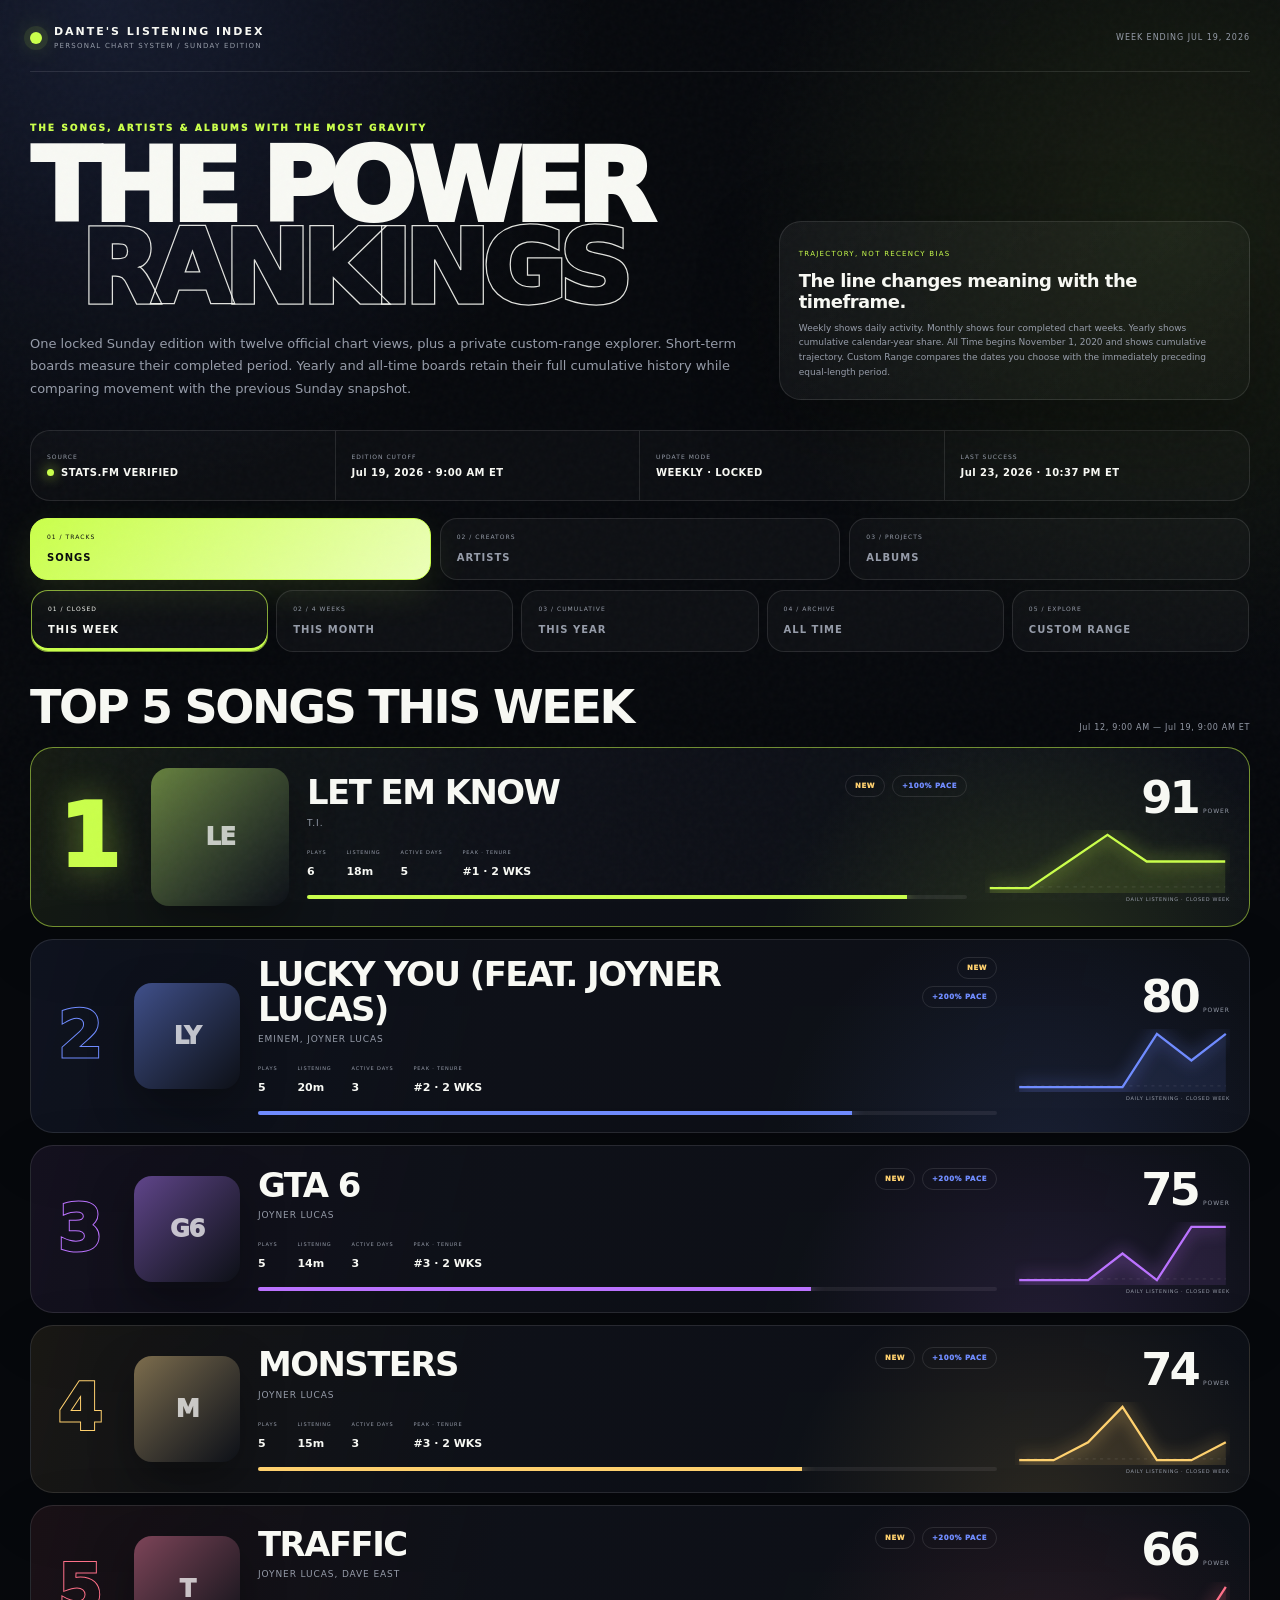
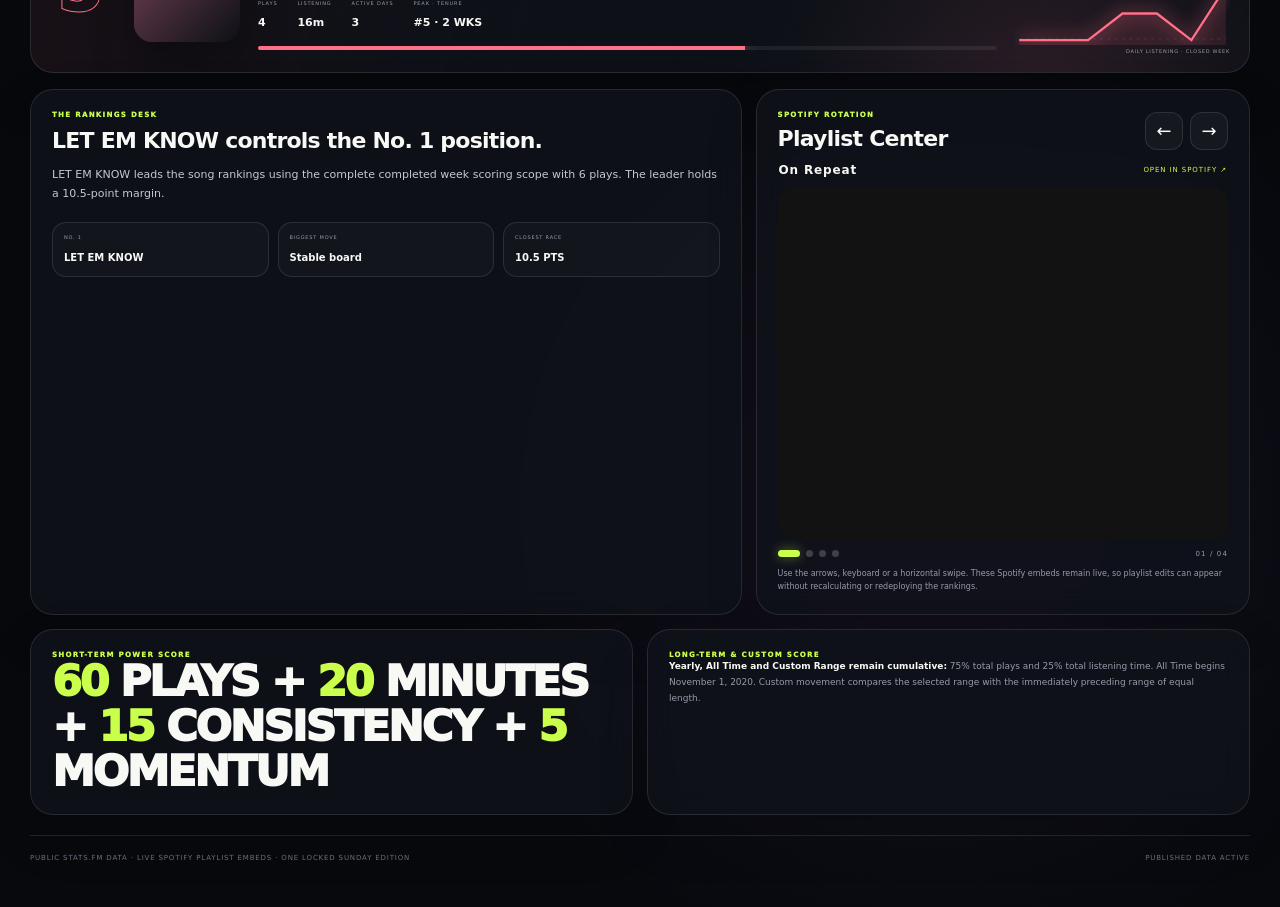
==== commit 1cafcff8: "Add custom date-range explorer" ====
--- a/index.html
+++ b/index.html
@@ -7,6 +7,26 @@
 <meta name="color-scheme" content="dark">
 <title>Dante's Spotify Power Rankings</title>
 <link rel="stylesheet" href="./assets/styles.css">
+<style>
+.custom-range-panel{display:none;margin:0 0 14px;border:1px solid var(--line);border-radius:20px;background:linear-gradient(135deg,rgba(112,140,255,.075),rgba(255,255,255,.022));padding:17px}
+.custom-range-panel.active{display:block}
+.custom-range-head{display:flex;align-items:center;justify-content:space-between;gap:20px;margin-bottom:14px}
+.custom-range-head strong{display:block;font-size:12px;letter-spacing:.08em}
+.custom-range-head p{margin:5px 0 0;color:var(--muted);font-size:8px;line-height:1.55}
+.custom-range-grid{display:grid;grid-template-columns:minmax(150px,1fr) minmax(150px,1fr) auto auto;gap:9px;align-items:end}
+.custom-field span{display:block;color:var(--muted);font-size:6px;letter-spacing:.16em;margin:0 0 6px 2px}
+.custom-field input{width:100%;height:43px;border:1px solid var(--line);border-radius:13px;background:rgba(7,9,13,.7);color:var(--text);padding:0 12px;color-scheme:dark;outline:none}
+.custom-field input:focus{border-color:rgba(202,255,75,.65);box-shadow:0 0 0 3px rgba(202,255,75,.07)}
+.custom-action{height:43px;border:1px solid var(--line);border-radius:13px;padding:0 15px;background:rgba(255,255,255,.04);font-size:8px;font-weight:950;letter-spacing:.1em;cursor:pointer;white-space:nowrap}
+.custom-action.primary{border-color:var(--lime);background:var(--lime);color:#07090d}
+.custom-action:disabled{opacity:.45;cursor:wait}
+.custom-range-status{margin-top:11px;color:var(--muted);font-size:8px;line-height:1.55}
+.custom-range-status.error{color:var(--red)}
+.custom-range-status.success{color:var(--lime)}
+.period[data-period="custom"]{min-width:160px}
+@media(max-width:760px){.custom-range-grid{grid-template-columns:1fr 1fr}.custom-action{width:100%}}
+@media(max-width:520px){.custom-range-head{align-items:flex-start;flex-direction:column}.custom-range-grid{grid-template-columns:1fr}}
+</style>
 </head>
 <body>
 <div class="noise" aria-hidden="true"></div>
@@ -19,12 +39,12 @@
   <div>
     <div class="kicker">THE SONGS, ARTISTS & ALBUMS WITH THE MOST GRAVITY</div>
     <h1>THE POWER <span>RANKINGS</span></h1>
-    <p class="lede">One locked Sunday edition with twelve chart views. Short-term boards measure their completed period. Yearly and all-time boards retain their full cumulative history while comparing movement with the previous Sunday snapshot.</p>
+    <p class="lede">One locked Sunday edition with twelve official chart views, plus a private custom-range explorer. Short-term boards measure their completed period. Yearly and all-time boards retain their full cumulative history while comparing movement with the previous Sunday snapshot.</p>
   </div>
   <aside class="hero-note">
     <small>TRAJECTORY, NOT RECENCY BIAS</small>
     <h2>The line changes meaning with the timeframe.</h2>
-    <p>Weekly shows daily activity. Monthly shows four completed chart weeks. Yearly shows cumulative calendar-year share. All Time shows cumulative lifetime trajectory. The label beneath every line tells you exactly what it represents.</p>
+    <p>Weekly shows daily activity. Monthly shows four completed chart weeks. Yearly shows cumulative calendar-year share. All Time begins November 1, 2020 and shows cumulative trajectory. Custom Range compares the dates you choose with the immediately preceding equal-length period.</p>
   </aside>
 </section>
 <section class="status">
@@ -43,25 +63,27 @@
   <button class="period" data-period="month"><small>02 / 4 WEEKS</small><strong>THIS MONTH</strong></button>
   <button class="period" data-period="year"><small>03 / CUMULATIVE</small><strong>THIS YEAR</strong></button>
   <button class="period" data-period="allTime"><small>04 / ARCHIVE</small><strong>ALL TIME</strong></button>
+  <button class="period" data-period="custom"><small>05 / EXPLORE</small><strong>CUSTOM RANGE</strong></button>
 </nav>
+<section class="custom-range-panel" id="customRangePanel" aria-label="Custom date range">
+  <div class="custom-range-head"><div><strong>BUILD A CUSTOM LEADERBOARD</strong><p>Dates are inclusive and use Eastern Time. Results appear only in your browser and do not alter the official Sunday edition.</p></div></div>
+  <div class="custom-range-grid">
+    <label class="custom-field"><span>START DATE</span><input type="date" id="customStart" min="2020-11-01"></label>
+    <label class="custom-field"><span>END DATE</span><input type="date" id="customEnd" min="2020-11-01"></label>
+    <button class="custom-action" id="customToday" type="button">END TODAY</button>
+    <button class="custom-action primary" id="customApply" type="button">RUN RANGE</button>
+  </div>
+  <div class="custom-range-status" id="customStatus">Choose any dates from November 1, 2020 through today.</div>
+</section>
 <div class="head"><h2 id="title">TOP 5 SONGS THIS WEEK</h2><div class="range" id="range">LOADING DATE RANGE</div></div>
 <main class="board" id="board"><div class="empty">Loading the published Sunday edition…</div></main>
 <section class="content-grid">
   <article class="panel">
-    <div class="eyebrow">THE RANKINGS DESK</div>
-    <h3 id="headline">Waiting for the official chart.</h3>
-    <p id="writeup">The analyst report will appear with the published data.</p>
-    <div class="leader-grid">
-      <div class="leader"><small>NO. 1</small><strong id="leader">—</strong></div>
-      <div class="leader"><small>BIGGEST MOVE</small><strong id="bigMove">—</strong></div>
-      <div class="leader"><small>CLOSEST RACE</small><strong id="closeRace">—</strong></div>
-    </div>
+    <div class="eyebrow">THE RANKINGS DESK</div><h3 id="headline">Waiting for the official chart.</h3><p id="writeup">The analyst report will appear with the published data.</p>
+    <div class="leader-grid"><div class="leader"><small>NO. 1</small><strong id="leader">—</strong></div><div class="leader"><small>BIGGEST MOVE</small><strong id="bigMove">—</strong></div><div class="leader"><small>CLOSEST RACE</small><strong id="closeRace">—</strong></div></div>
   </article>
   <aside class="panel" id="playlistPanel" tabindex="0" aria-label="Spotify playlist carousel">
-    <div class="playlist-head">
-      <div class="playlist-title-wrap"><div class="eyebrow">SPOTIFY ROTATION</div><h3>Playlist Center</h3></div>
-      <div class="carousel-controls"><button class="carousel-btn" id="playlistPrev" aria-label="Previous playlist">←</button><button class="carousel-btn" id="playlistNext" aria-label="Next playlist">→</button></div>
-    </div>
+    <div class="playlist-head"><div class="playlist-title-wrap"><div class="eyebrow">SPOTIFY ROTATION</div><h3>Playlist Center</h3></div><div class="carousel-controls"><button class="carousel-btn" id="playlistPrev" aria-label="Previous playlist">←</button><button class="carousel-btn" id="playlistNext" aria-label="Next playlist">→</button></div></div>
     <div class="playlist-meta"><strong id="playlistName">On Repeat</strong><a class="open-link" id="playlistOpen" href="#" target="_blank" rel="noopener">OPEN IN SPOTIFY ↗</a></div>
     <div class="playlist-stage" id="playlistStage"><iframe class="spotify-frame" id="playlistFrame" title="Spotify playlist" allow="autoplay; clipboard-write; encrypted-media; fullscreen; picture-in-picture" loading="lazy"></iframe></div>
     <div class="carousel-foot"><div class="dots" id="playlistDots"></div><div class="carousel-count" id="playlistCount">01 / 04</div></div>
@@ -70,10 +92,10 @@
 </section>
 <section class="method-grid">
   <article class="panel"><div class="eyebrow">SHORT-TERM POWER SCORE</div><div class="formula"><span>60</span> PLAYS + <span>20</span> MINUTES + <span>15</span> CONSISTENCY + <span>5</span> MOMENTUM</div></article>
-  <article class="panel"><div class="eyebrow">LONG-TERM POWER SCORE</div><div class="method-copy"><b>Yearly and All Time remain cumulative:</b> 75% total plays and 25% total listening time. Their movement compares the same cumulative board at consecutive Sunday cutoffs. The trajectory line can rise even when the rank remains EVEN, but recent listening cannot replace years of older listening.</div></article>
+  <article class="panel"><div class="eyebrow">LONG-TERM & CUSTOM SCORE</div><div class="method-copy"><b>Yearly, All Time and Custom Range remain cumulative:</b> 75% total plays and 25% total listening time. All Time begins November 1, 2020. Custom movement compares the selected range with the immediately preceding range of equal length.</div></article>
 </section>
 <footer class="footer"><span>PUBLIC STATS.FM DATA · LIVE SPOTIFY PLAYLIST EMBEDS · ONE LOCKED SUNDAY EDITION</span><span id="modeNote">PREVIEW FALLBACK ACTIVE</span></footer>
 </div>
 <script src="./assets/app.js" defer></script>
 </body>
-</html>
+</html>
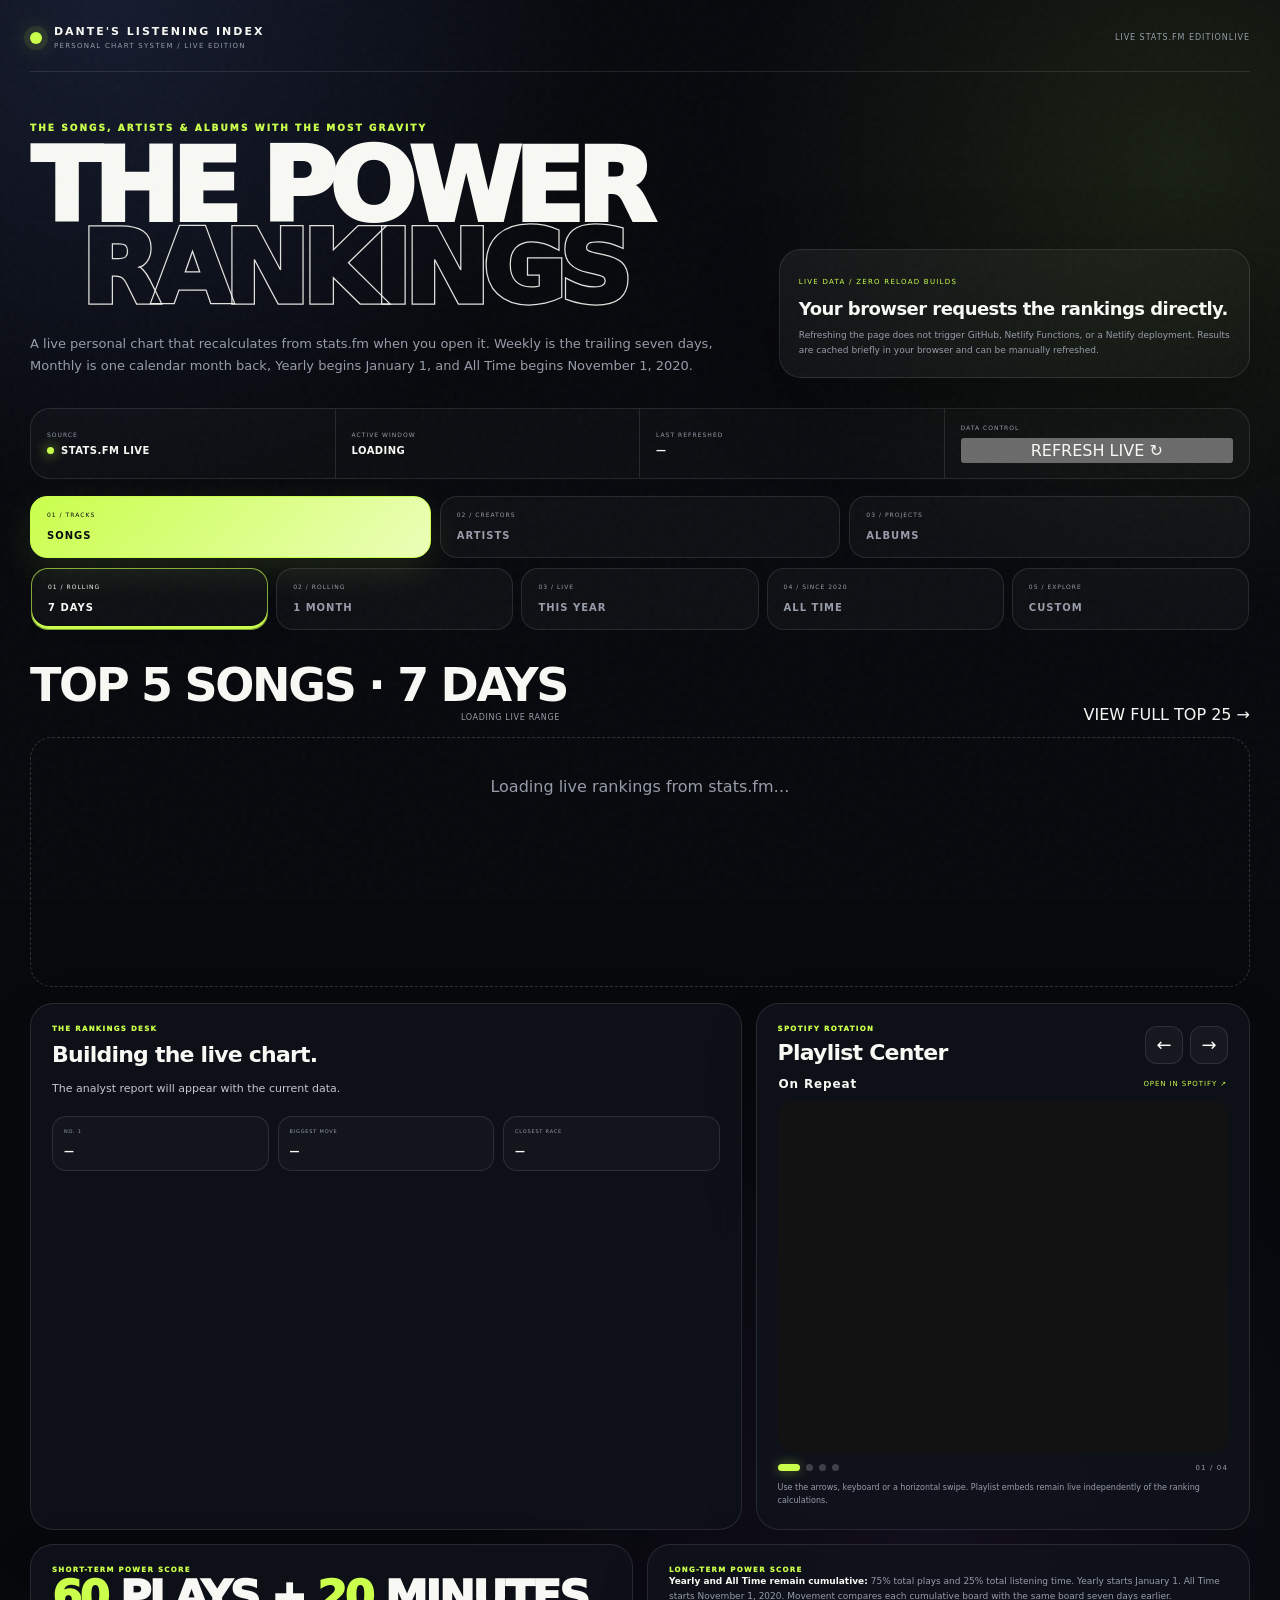
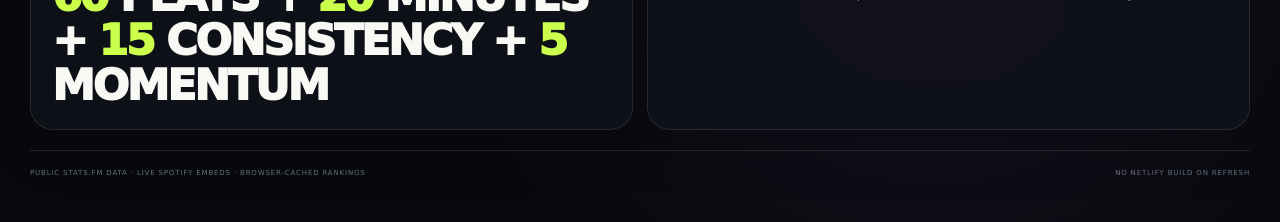
==== commit 44362491: "Stage live rolling dashboard layout" ====
--- a/index.html
+++ b/index.html
@@ -7,51 +7,31 @@
 <meta name="color-scheme" content="dark">
 <title>Dante's Spotify Power Rankings</title>
 <link rel="stylesheet" href="./assets/styles.css">
-<style>
-.custom-range-panel{display:none;margin:0 0 14px;border:1px solid var(--line);border-radius:20px;background:linear-gradient(135deg,rgba(112,140,255,.075),rgba(255,255,255,.022));padding:17px}
-.custom-range-panel.active{display:block}
-.custom-range-head{display:flex;align-items:center;justify-content:space-between;gap:20px;margin-bottom:14px}
-.custom-range-head strong{display:block;font-size:12px;letter-spacing:.08em}
-.custom-range-head p{margin:5px 0 0;color:var(--muted);font-size:8px;line-height:1.55}
-.custom-range-grid{display:grid;grid-template-columns:minmax(150px,1fr) minmax(150px,1fr) auto auto;gap:9px;align-items:end}
-.custom-field span{display:block;color:var(--muted);font-size:6px;letter-spacing:.16em;margin:0 0 6px 2px}
-.custom-field input{width:100%;height:43px;border:1px solid var(--line);border-radius:13px;background:rgba(7,9,13,.7);color:var(--text);padding:0 12px;color-scheme:dark;outline:none}
-.custom-field input:focus{border-color:rgba(202,255,75,.65);box-shadow:0 0 0 3px rgba(202,255,75,.07)}
-.custom-action{height:43px;border:1px solid var(--line);border-radius:13px;padding:0 15px;background:rgba(255,255,255,.04);font-size:8px;font-weight:950;letter-spacing:.1em;cursor:pointer;white-space:nowrap}
-.custom-action.primary{border-color:var(--lime);background:var(--lime);color:#07090d}
-.custom-action:disabled{opacity:.45;cursor:wait}
-.custom-range-status{margin-top:11px;color:var(--muted);font-size:8px;line-height:1.55}
-.custom-range-status.error{color:var(--red)}
-.custom-range-status.success{color:var(--lime)}
-.period[data-period="custom"]{min-width:160px}
-@media(max-width:760px){.custom-range-grid{grid-template-columns:1fr 1fr}.custom-action{width:100%}}
-@media(max-width:520px){.custom-range-head{align-items:flex-start;flex-direction:column}.custom-range-grid{grid-template-columns:1fr}}
-</style>
 </head>
 <body>
 <div class="noise" aria-hidden="true"></div>
 <div class="shell">
 <header class="top">
-  <div class="brand"><span class="brand-dot"></span><div><b>DANTE'S LISTENING INDEX</b><small>PERSONAL CHART SYSTEM / SUNDAY EDITION</small></div></div>
-  <div class="edition"><span id="edition">LOADING EDITION</span><span class="preview-flag" id="previewFlag">DESIGN PREVIEW</span></div>
+  <div class="brand"><span class="brand-dot"></span><div><b>DANTE'S LISTENING INDEX</b><small>PERSONAL CHART SYSTEM / LIVE EDITION</small></div></div>
+  <div class="edition"><span id="edition">LIVE STATS.FM EDITION</span><span class="live-flag">LIVE</span></div>
 </header>
 <section class="hero">
   <div>
     <div class="kicker">THE SONGS, ARTISTS & ALBUMS WITH THE MOST GRAVITY</div>
     <h1>THE POWER <span>RANKINGS</span></h1>
-    <p class="lede">One locked Sunday edition with twelve official chart views, plus a private custom-range explorer. Short-term boards measure their completed period. Yearly and all-time boards retain their full cumulative history while comparing movement with the previous Sunday snapshot.</p>
+    <p class="lede">A live personal chart that recalculates from stats.fm when you open it. Weekly is the trailing seven days, Monthly is one calendar month back, Yearly begins January 1, and All Time begins November 1, 2020.</p>
   </div>
   <aside class="hero-note">
-    <small>TRAJECTORY, NOT RECENCY BIAS</small>
-    <h2>The line changes meaning with the timeframe.</h2>
-    <p>Weekly shows daily activity. Monthly shows four completed chart weeks. Yearly shows cumulative calendar-year share. All Time begins November 1, 2020 and shows cumulative trajectory. Custom Range compares the dates you choose with the immediately preceding equal-length period.</p>
+    <small>LIVE DATA / ZERO RELOAD BUILDS</small>
+    <h2>Your browser requests the rankings directly.</h2>
+    <p>Refreshing the page does not trigger GitHub, Netlify Functions, or a Netlify deployment. Results are cached briefly in your browser and can be manually refreshed.</p>
   </aside>
 </section>
 <section class="status">
-  <div><small>SOURCE</small><strong><i class="dot"></i><span id="source">LOADING</span></strong></div>
-  <div><small>EDITION CUTOFF</small><strong id="cutoff">—</strong></div>
-  <div><small>UPDATE MODE</small><strong>WEEKLY · LOCKED</strong></div>
-  <div><small>LAST SUCCESS</small><strong id="updated">—</strong></div>
+  <div><small>SOURCE</small><strong><i class="dot"></i><span id="source">STATS.FM LIVE</span></strong></div>
+  <div><small>ACTIVE WINDOW</small><strong id="windowStatus">LOADING</strong></div>
+  <div><small>LAST REFRESHED</small><strong id="updated">—</strong></div>
+  <div class="status-action"><small>DATA CONTROL</small><button class="refresh-btn" id="refreshLive">REFRESH LIVE ↻</button></div>
 </section>
 <nav class="category-tabs" aria-label="Ranking category">
   <button class="category active" data-category="songs"><small>01 / TRACKS</small><strong>SONGS</strong></button>
@@ -59,43 +39,66 @@
   <button class="category" data-category="albums"><small>03 / PROJECTS</small><strong>ALBUMS</strong></button>
 </nav>
 <nav class="period-tabs" aria-label="Ranking period">
-  <button class="period active" data-period="week"><small>01 / CLOSED</small><strong>THIS WEEK</strong></button>
-  <button class="period" data-period="month"><small>02 / 4 WEEKS</small><strong>THIS MONTH</strong></button>
-  <button class="period" data-period="year"><small>03 / CUMULATIVE</small><strong>THIS YEAR</strong></button>
-  <button class="period" data-period="allTime"><small>04 / ARCHIVE</small><strong>ALL TIME</strong></button>
-  <button class="period" data-period="custom"><small>05 / EXPLORE</small><strong>CUSTOM RANGE</strong></button>
+  <button class="period active" data-period="week"><small>01 / ROLLING</small><strong>7 DAYS</strong></button>
+  <button class="period" data-period="month"><small>02 / ROLLING</small><strong>1 MONTH</strong></button>
+  <button class="period" data-period="year"><small>03 / LIVE</small><strong>THIS YEAR</strong></button>
+  <button class="period" data-period="allTime"><small>04 / SINCE 2020</small><strong>ALL TIME</strong></button>
+  <button class="period" data-period="custom"><small>05 / EXPLORE</small><strong>CUSTOM</strong></button>
 </nav>
-<section class="custom-range-panel" id="customRangePanel" aria-label="Custom date range">
-  <div class="custom-range-head"><div><strong>BUILD A CUSTOM LEADERBOARD</strong><p>Dates are inclusive and use Eastern Time. Results appear only in your browser and do not alter the official Sunday edition.</p></div></div>
-  <div class="custom-range-grid">
-    <label class="custom-field"><span>START DATE</span><input type="date" id="customStart" min="2020-11-01"></label>
-    <label class="custom-field"><span>END DATE</span><input type="date" id="customEnd" min="2020-11-01"></label>
-    <button class="custom-action" id="customToday" type="button">END TODAY</button>
-    <button class="custom-action primary" id="customApply" type="button">RUN RANGE</button>
-  </div>
-  <div class="custom-range-status" id="customStatus">Choose any dates from November 1, 2020 through today.</div>
+<section class="custom-range-bar" id="customBar" hidden>
+  <div><small>CUSTOM DATE RANGE</small><strong id="customRangeText">Choose a start and end date</strong></div>
+  <div class="custom-actions"><button class="secondary-btn" id="openCalendar">OPEN CALENDAR</button><button class="primary-btn" id="runCustom" disabled>RUN RANGE</button></div>
+  <p id="customStatus">Select two dates. The result compares against the immediately preceding equal-length range.</p>
 </section>
-<div class="head"><h2 id="title">TOP 5 SONGS THIS WEEK</h2><div class="range" id="range">LOADING DATE RANGE</div></div>
-<main class="board" id="board"><div class="empty">Loading the published Sunday edition…</div></main>
+<div class="head">
+  <div><h2 id="title">TOP 5 SONGS · 7 DAYS</h2><div class="range" id="range">LOADING LIVE RANGE</div></div>
+  <a class="top25-link" id="viewTop25" href="./top25.html">VIEW FULL TOP 25 <span>→</span></a>
+</div>
+<main class="board" id="board"><div class="empty"><span class="loader"></span>Loading live rankings from stats.fm…</div></main>
 <section class="content-grid">
   <article class="panel">
-    <div class="eyebrow">THE RANKINGS DESK</div><h3 id="headline">Waiting for the official chart.</h3><p id="writeup">The analyst report will appear with the published data.</p>
-    <div class="leader-grid"><div class="leader"><small>NO. 1</small><strong id="leader">—</strong></div><div class="leader"><small>BIGGEST MOVE</small><strong id="bigMove">—</strong></div><div class="leader"><small>CLOSEST RACE</small><strong id="closeRace">—</strong></div></div>
+    <div class="eyebrow">THE RANKINGS DESK</div>
+    <h3 id="headline">Building the live chart.</h3>
+    <p id="writeup">The analyst report will appear with the current data.</p>
+    <div class="leader-grid">
+      <div class="leader"><small>NO. 1</small><strong id="leader">—</strong></div>
+      <div class="leader"><small>BIGGEST MOVE</small><strong id="bigMove">—</strong></div>
+      <div class="leader"><small>CLOSEST RACE</small><strong id="closeRace">—</strong></div>
+    </div>
   </article>
   <aside class="panel" id="playlistPanel" tabindex="0" aria-label="Spotify playlist carousel">
-    <div class="playlist-head"><div class="playlist-title-wrap"><div class="eyebrow">SPOTIFY ROTATION</div><h3>Playlist Center</h3></div><div class="carousel-controls"><button class="carousel-btn" id="playlistPrev" aria-label="Previous playlist">←</button><button class="carousel-btn" id="playlistNext" aria-label="Next playlist">→</button></div></div>
+    <div class="playlist-head">
+      <div class="playlist-title-wrap"><div class="eyebrow">SPOTIFY ROTATION</div><h3>Playlist Center</h3></div>
+      <div class="carousel-controls"><button class="carousel-btn" id="playlistPrev" aria-label="Previous playlist">←</button><button class="carousel-btn" id="playlistNext" aria-label="Next playlist">→</button></div>
+    </div>
     <div class="playlist-meta"><strong id="playlistName">On Repeat</strong><a class="open-link" id="playlistOpen" href="#" target="_blank" rel="noopener">OPEN IN SPOTIFY ↗</a></div>
     <div class="playlist-stage" id="playlistStage"><iframe class="spotify-frame" id="playlistFrame" title="Spotify playlist" allow="autoplay; clipboard-write; encrypted-media; fullscreen; picture-in-picture" loading="lazy"></iframe></div>
     <div class="carousel-foot"><div class="dots" id="playlistDots"></div><div class="carousel-count" id="playlistCount">01 / 04</div></div>
-    <p class="playlist-note">Use the arrows, keyboard or a horizontal swipe. These Spotify embeds remain live, so playlist edits can appear without recalculating or redeploying the rankings.</p>
+    <p class="playlist-note">Use the arrows, keyboard or a horizontal swipe. Playlist embeds remain live independently of the ranking calculations.</p>
   </aside>
 </section>
 <section class="method-grid">
   <article class="panel"><div class="eyebrow">SHORT-TERM POWER SCORE</div><div class="formula"><span>60</span> PLAYS + <span>20</span> MINUTES + <span>15</span> CONSISTENCY + <span>5</span> MOMENTUM</div></article>
-  <article class="panel"><div class="eyebrow">LONG-TERM & CUSTOM SCORE</div><div class="method-copy"><b>Yearly, All Time and Custom Range remain cumulative:</b> 75% total plays and 25% total listening time. All Time begins November 1, 2020. Custom movement compares the selected range with the immediately preceding range of equal length.</div></article>
+  <article class="panel"><div class="eyebrow">LONG-TERM POWER SCORE</div><div class="method-copy"><b>Yearly and All Time remain cumulative:</b> 75% total plays and 25% total listening time. Yearly starts January 1. All Time starts November 1, 2020. Movement compares each cumulative board with the same board seven days earlier.</div></article>
 </section>
-<footer class="footer"><span>PUBLIC STATS.FM DATA · LIVE SPOTIFY PLAYLIST EMBEDS · ONE LOCKED SUNDAY EDITION</span><span id="modeNote">PREVIEW FALLBACK ACTIVE</span></footer>
+<footer class="footer"><span>PUBLIC STATS.FM DATA · LIVE SPOTIFY EMBEDS · BROWSER-CACHED RANKINGS</span><span>NO NETLIFY BUILD ON REFRESH</span></footer>
 </div>
-<script src="./assets/app.js" defer></script>
+
+<div class="calendar-overlay" id="calendarOverlay" hidden>
+  <div class="calendar-sheet" role="dialog" aria-modal="true" aria-labelledby="calendarTitle">
+    <div class="calendar-top">
+      <div><div class="eyebrow">CUSTOM RANGE</div><h2 id="calendarTitle">Choose your dates</h2></div>
+      <button class="calendar-close" id="closeCalendar" aria-label="Close calendar">×</button>
+    </div>
+    <div class="calendar-summary"><div><small>START</small><strong id="calendarStartLabel">Not selected</strong></div><span>→</span><div><small>END</small><strong id="calendarEndLabel">Not selected</strong></div></div>
+    <div class="quick-ranges">
+      <button data-quick="7">LAST 7 DAYS</button><button data-quick="month">LAST MONTH</button><button data-quick="ytd">THIS YEAR</button><button data-quick="all">SINCE NOV 2020</button>
+    </div>
+    <div class="calendar-nav"><button id="calendarPrev" aria-label="Previous month">←</button><strong id="calendarHeading">MONTH</strong><button id="calendarNext" aria-label="Next month">→</button></div>
+    <div class="calendar-months" id="calendarMonths"></div>
+    <div class="calendar-foot"><button class="secondary-btn" id="calendarCancel">CANCEL</button><button class="primary-btn" id="calendarApply" disabled>APPLY RANGE</button></div>
+  </div>
+</div>
+<script type="module" src="./assets/app.js"></script>
 </body>
-</html>+</html>
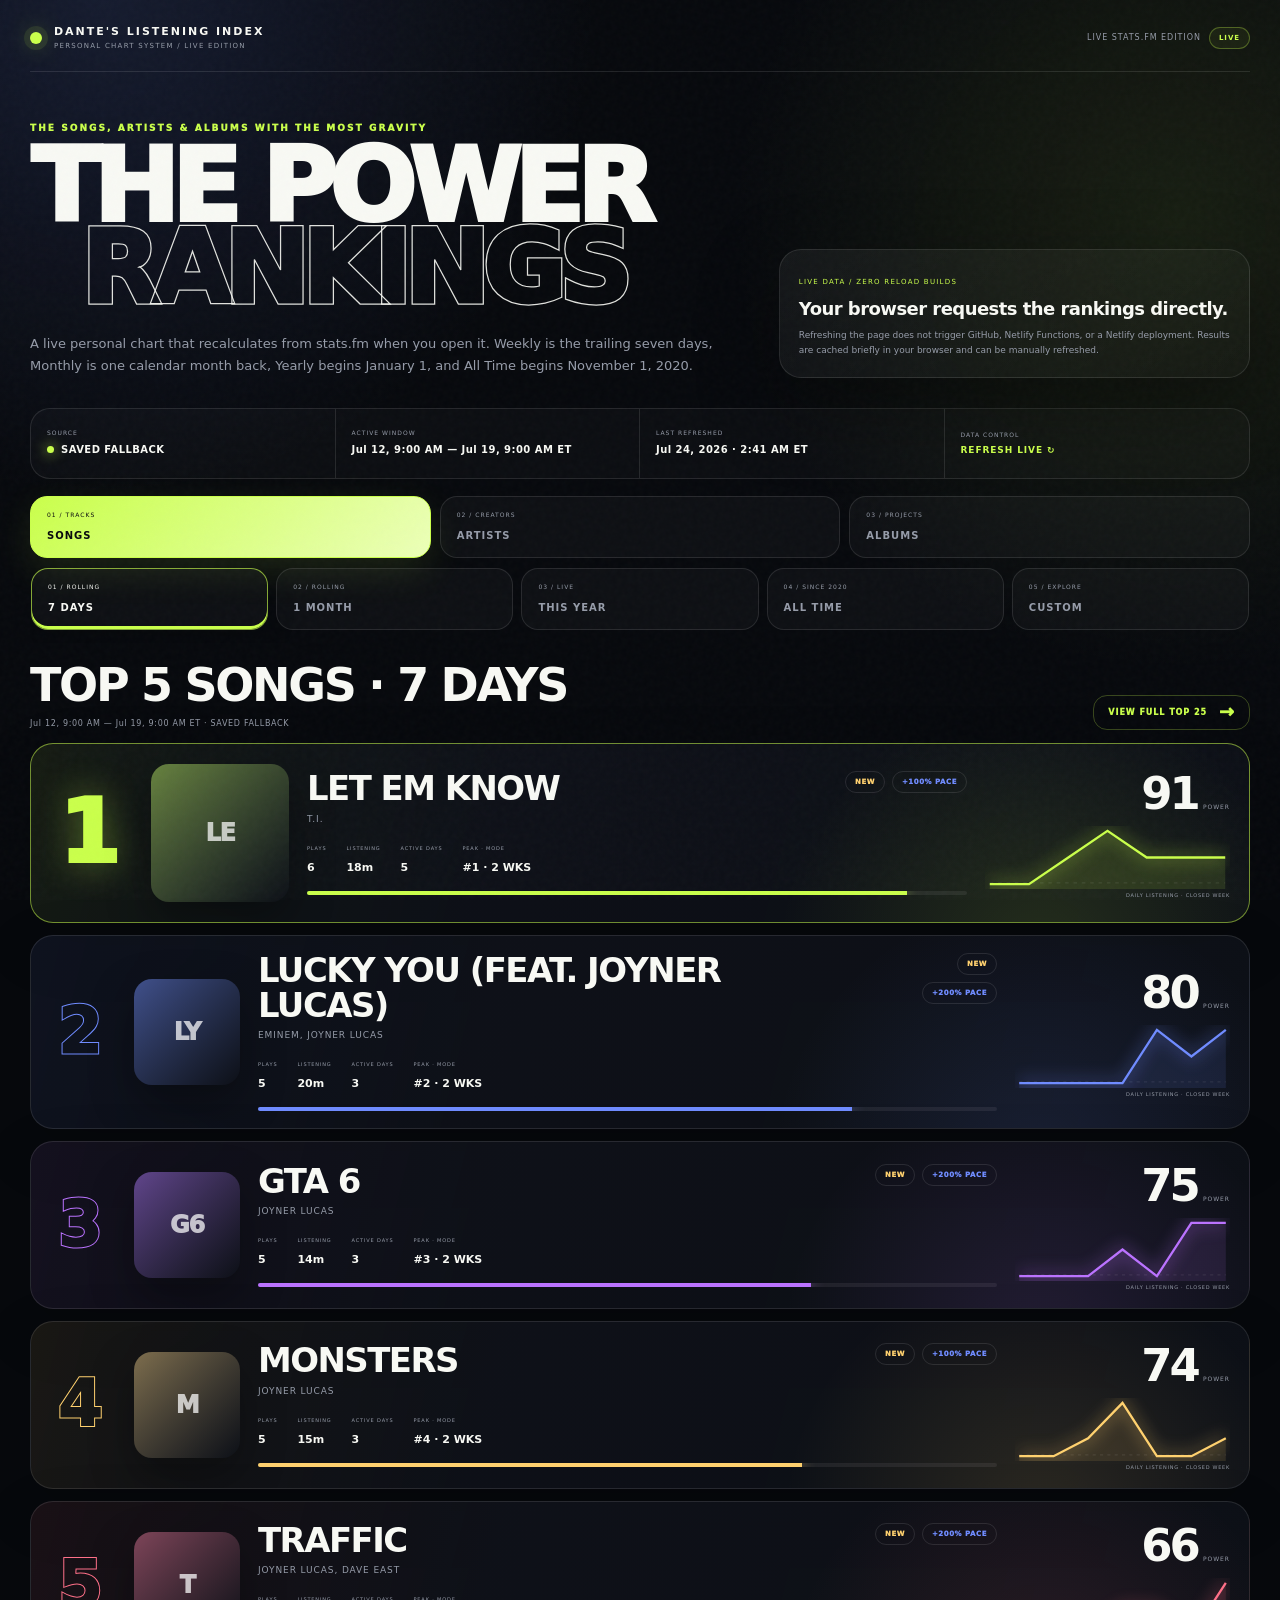
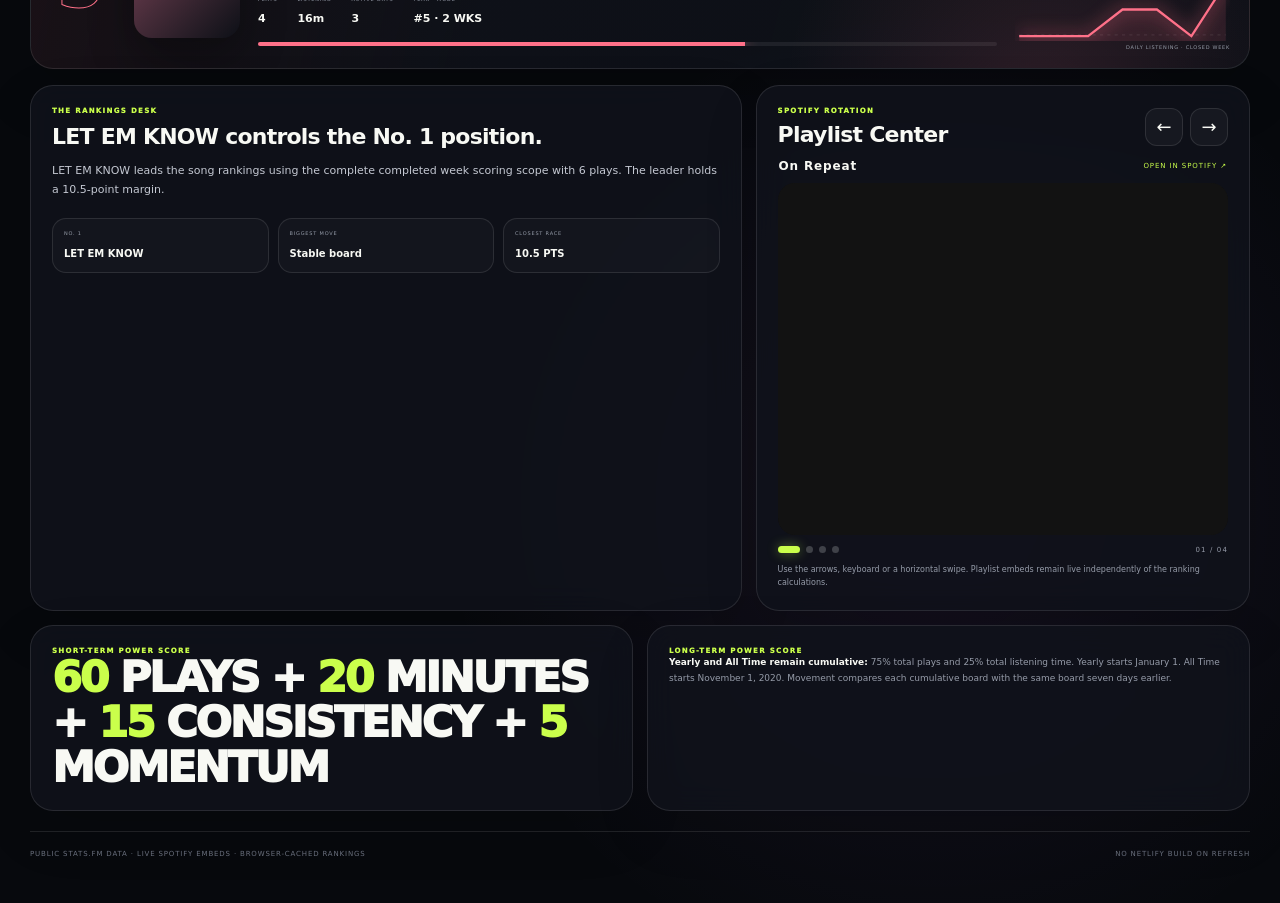
==== commit 36cd80a4: "Load live calendar and Top 25 styles" ====
--- a/index.html
+++ b/index.html
@@ -7,6 +7,7 @@
 <meta name="color-scheme" content="dark">
 <title>Dante's Spotify Power Rankings</title>
 <link rel="stylesheet" href="./assets/styles.css">
+<link rel="stylesheet" href="./assets/live-additions.css">
 </head>
 <body>
 <div class="noise" aria-hidden="true"></div>
--- a/assets/live-additions.css
+++ b/assets/live-additions.css
@@ -0,0 +1,4 @@
+body.modal-open{overflow:hidden}.live-flag{display:inline-flex;align-items:center;margin-left:8px;padding:6px 9px;border:1px solid rgba(202,255,75,.3);color:var(--lime);background:rgba(202,255,75,.055);border-radius:999px;font-size:7px;font-weight:900}.status strong{line-height:1.45}.refresh-btn{border:0;background:none;color:var(--lime);font-size:9px;font-weight:900;letter-spacing:.1em;padding:0;text-align:left;cursor:pointer}.refresh-btn:hover{color:#fff}.custom-range-bar{border:1px solid rgba(202,255,75,.25);border-radius:20px;padding:17px 18px;background:linear-gradient(135deg,rgba(202,255,75,.07),rgba(112,140,255,.035));display:grid;grid-template-columns:minmax(0,1fr) auto;gap:12px 18px;align-items:center;margin-bottom:15px;animation:slideDown .3s ease}.custom-range-bar[hidden]{display:none}.custom-range-bar small{display:block;color:var(--muted);font-size:6px;letter-spacing:.17em;margin-bottom:7px}.custom-range-bar strong{font-size:13px}.custom-range-bar p{grid-column:1/-1;color:var(--muted);font-size:8px;margin:0;line-height:1.55}.custom-actions{display:flex;gap:8px;flex-wrap:wrap}.primary-btn,.secondary-btn{border-radius:12px;padding:11px 14px;font-size:8px;font-weight:950;letter-spacing:.11em;cursor:pointer;transition:.2s}.primary-btn{border:1px solid var(--lime);background:var(--lime);color:#07090d}.primary-btn:disabled{opacity:.35;cursor:not-allowed}.secondary-btn{border:1px solid var(--line);background:rgba(255,255,255,.04)}.primary-btn:not(:disabled):hover,.secondary-btn:hover{transform:translateY(-2px)}@keyframes slideDown{from{opacity:0;transform:translateY(-8px)}to{opacity:1;transform:none}}.head{align-items:flex-end}.head>div{min-width:0}.range{text-align:left;max-width:670px;margin-top:6px}.top25-link{display:flex;align-items:center;gap:12px;border:1px solid rgba(202,255,75,.25);border-radius:14px;padding:12px 14px;color:var(--lime);font-size:8px;font-weight:950;letter-spacing:.12em;white-space:nowrap;transition:.2s}.top25-link span{font-size:18px;line-height:0}.top25-link:hover{transform:translateX(3px);background:rgba(202,255,75,.06)}.top25-link.disabled{pointer-events:none;opacity:.35}.loader{display:inline-block;width:13px;height:13px;margin-right:9px;border:2px solid rgba(255,255,255,.15);border-top-color:var(--lime);border-radius:50%;vertical-align:-2px;animation:spin .8s linear infinite}@keyframes spin{to{transform:rotate(360deg)}}
+.calendar-overlay{position:fixed;inset:0;z-index:100;background:rgba(3,5,8,.76);backdrop-filter:blur(14px);display:grid;place-items:center;padding:20px;opacity:0;transition:opacity .18s ease}.calendar-overlay[hidden]{display:none}.calendar-overlay.open{opacity:1}.calendar-sheet{width:min(900px,100%);max-height:min(850px,calc(100vh - 30px));overflow:auto;border:1px solid rgba(255,255,255,.15);border-radius:28px;padding:24px;background:linear-gradient(145deg,#121722,#0c1017);box-shadow:0 40px 120px rgba(0,0,0,.62);transform:translateY(18px) scale(.98);transition:transform .22s cubic-bezier(.2,.8,.2,1)}.calendar-overlay.open .calendar-sheet{transform:none}.calendar-top{display:flex;justify-content:space-between;align-items:flex-start;gap:20px}.calendar-top h2{margin:7px 0 0;font-size:30px;letter-spacing:-.04em}.calendar-close{width:42px;height:42px;border-radius:14px;border:1px solid var(--line);background:rgba(255,255,255,.04);font-size:25px;cursor:pointer}.calendar-summary{display:grid;grid-template-columns:1fr auto 1fr;gap:12px;align-items:center;margin:20px 0 14px}.calendar-summary>div{border:1px solid var(--line);border-radius:15px;padding:12px;background:rgba(255,255,255,.025)}.calendar-summary small{display:block;color:var(--muted);font-size:6px;letter-spacing:.16em;margin-bottom:6px}.calendar-summary strong{font-size:11px}.calendar-summary>span{color:var(--lime)}.quick-ranges{display:flex;gap:7px;flex-wrap:wrap;margin-bottom:18px}.quick-ranges button{border:1px solid var(--line);background:rgba(255,255,255,.035);border-radius:999px;padding:8px 11px;font-size:7px;font-weight:900;letter-spacing:.09em;cursor:pointer}.quick-ranges button:hover{border-color:rgba(202,255,75,.45);color:var(--lime)}.calendar-nav{display:flex;justify-content:space-between;align-items:center;border-top:1px solid var(--line);padding-top:15px}.calendar-nav button{width:38px;height:38px;border:1px solid var(--line);border-radius:12px;background:rgba(255,255,255,.035);cursor:pointer}.calendar-nav strong{font-size:9px;letter-spacing:.1em;color:var(--muted)}.calendar-months{display:grid;grid-template-columns:1fr 1fr;gap:18px;margin-top:13px}.calendar-month{border:1px solid var(--line);border-radius:18px;padding:16px;background:rgba(255,255,255,.018)}.calendar-month h3{margin:0 0 13px;font-size:15px;letter-spacing:-.02em}.weekdays,.days-grid{display:grid;grid-template-columns:repeat(7,1fr);gap:5px}.weekdays{margin-bottom:6px}.weekdays span{text-align:center;color:var(--muted);font-size:6px;font-weight:900}.calendar-day,.calendar-blank{aspect-ratio:1;display:grid;place-items:center}.calendar-day{border:0;border-radius:10px;background:transparent;font-size:10px;cursor:pointer;position:relative}.calendar-day:hover:not(:disabled){background:rgba(202,255,75,.12);color:var(--lime)}.calendar-day.selected{background:var(--lime);color:#07090d;font-weight:950;box-shadow:0 0 18px rgba(202,255,75,.25)}.calendar-day.in-range{background:rgba(202,255,75,.09);color:#fff}.calendar-day:disabled{opacity:.16;cursor:not-allowed}.calendar-foot{display:flex;justify-content:flex-end;gap:9px;margin-top:18px;padding-top:17px;border-top:1px solid var(--line)}
+.top25-shell{width:min(1180px,calc(100% - 40px));margin:auto;padding:25px 0 50px;position:relative;z-index:2}.top25-header{display:flex;justify-content:space-between;gap:20px;align-items:flex-start;border-bottom:1px solid var(--line);padding-bottom:22px}.back-link{display:inline-flex;gap:9px;align-items:center;color:var(--lime);font-size:8px;font-weight:900;letter-spacing:.12em;margin-bottom:13px}.top25-title{font-size:clamp(40px,7vw,82px);letter-spacing:-.065em;line-height:.88;margin:0}.top25-title span{display:block;color:transparent;-webkit-text-stroke:1px rgba(255,255,255,.8)}.top25-summary{max-width:410px;color:var(--muted);font-size:10px;line-height:1.7;text-align:right}.top25-controls{margin:22px 0 14px}.top25-list{display:grid;gap:8px}.top25-row{--accent:var(--lime);display:grid;grid-template-columns:58px 66px minmax(0,1fr) 100px 110px 100px;gap:14px;align-items:center;border:1px solid var(--line);border-radius:18px;padding:10px 14px 10px 7px;background:linear-gradient(100deg,color-mix(in srgb,var(--accent) 7%,transparent),rgba(16,19,27,.78));animation:cardIn .45s both}.top25-row.featured{min-height:96px;border-color:color-mix(in srgb,var(--accent) 35%,transparent)}.top25-rank{text-align:center;font-size:30px;font-weight:980;color:transparent;-webkit-text-stroke:1px var(--accent)}.top25-row.featured .top25-rank{color:var(--accent);-webkit-text-stroke:0}.top25-art{width:100%;aspect-ratio:1;border-radius:13px;object-fit:cover;background:#141924}.top25-art.artist-art{border-radius:50%}.top25-name{min-width:0}.top25-name strong{display:block;font-size:14px;text-transform:uppercase;white-space:nowrap;overflow:hidden;text-overflow:ellipsis}.top25-name small{display:block;margin-top:5px;color:var(--muted);font-size:7px;letter-spacing:.08em;text-transform:uppercase;white-space:nowrap;overflow:hidden;text-overflow:ellipsis}.top25-stat small{display:block;color:var(--muted);font-size:5px;letter-spacing:.15em;margin-bottom:4px}.top25-stat strong{font-size:10px}.top25-power{text-align:right;display:grid;justify-items:end;gap:3px}.top25-power strong{font-size:26px;letter-spacing:-.05em}.top25-power small{display:block;color:var(--muted);font-size:5px;letter-spacing:.13em}.top25-power .move{padding:4px 7px}.top25-loading{padding:45px;text-align:center;border:1px dashed var(--line);border-radius:20px;color:var(--muted)}
+@media(max-width:940px){.top25-row{grid-template-columns:50px 58px minmax(0,1fr) 86px 88px}.top25-row .top25-stat:nth-of-type(2){display:none}}@media(max-width:760px){.top25-header{display:block}.top25-summary{text-align:left;margin-top:18px}.top25-row{grid-template-columns:42px 52px minmax(0,1fr) 70px}.top25-row .top25-stat{display:none}.top25-power strong{font-size:22px}}@media(max-width:700px){.calendar-overlay{align-items:end;padding:0}.calendar-sheet{width:100%;max-height:92vh;border-radius:26px 26px 0 0;padding:20px 15px calc(18px + env(safe-area-inset-bottom));transform:translateY(100%)}.calendar-overlay.open .calendar-sheet{transform:none}.calendar-months{grid-template-columns:1fr}.calendar-summary{gap:7px}.quick-ranges{overflow-x:auto;flex-wrap:nowrap;padding-bottom:3px}.quick-ranges button{white-space:nowrap}.calendar-foot{position:sticky;bottom:-1px;background:#0d1118;padding-bottom:2px}}@media(max-width:620px){.top25-shell{width:calc(100% - 22px);padding-top:16px}.head{align-items:flex-start;flex-direction:column;gap:11px}.top25-link{width:100%;justify-content:space-between}.custom-range-bar{grid-template-columns:1fr}.custom-actions{width:100%}.custom-actions button{flex:1}.top25-row{grid-template-columns:37px 48px minmax(0,1fr) 55px;padding:8px 8px 8px 3px;gap:8px}.top25-rank{font-size:24px}.top25-name strong{font-size:11px}.top25-power strong{font-size:19px}}
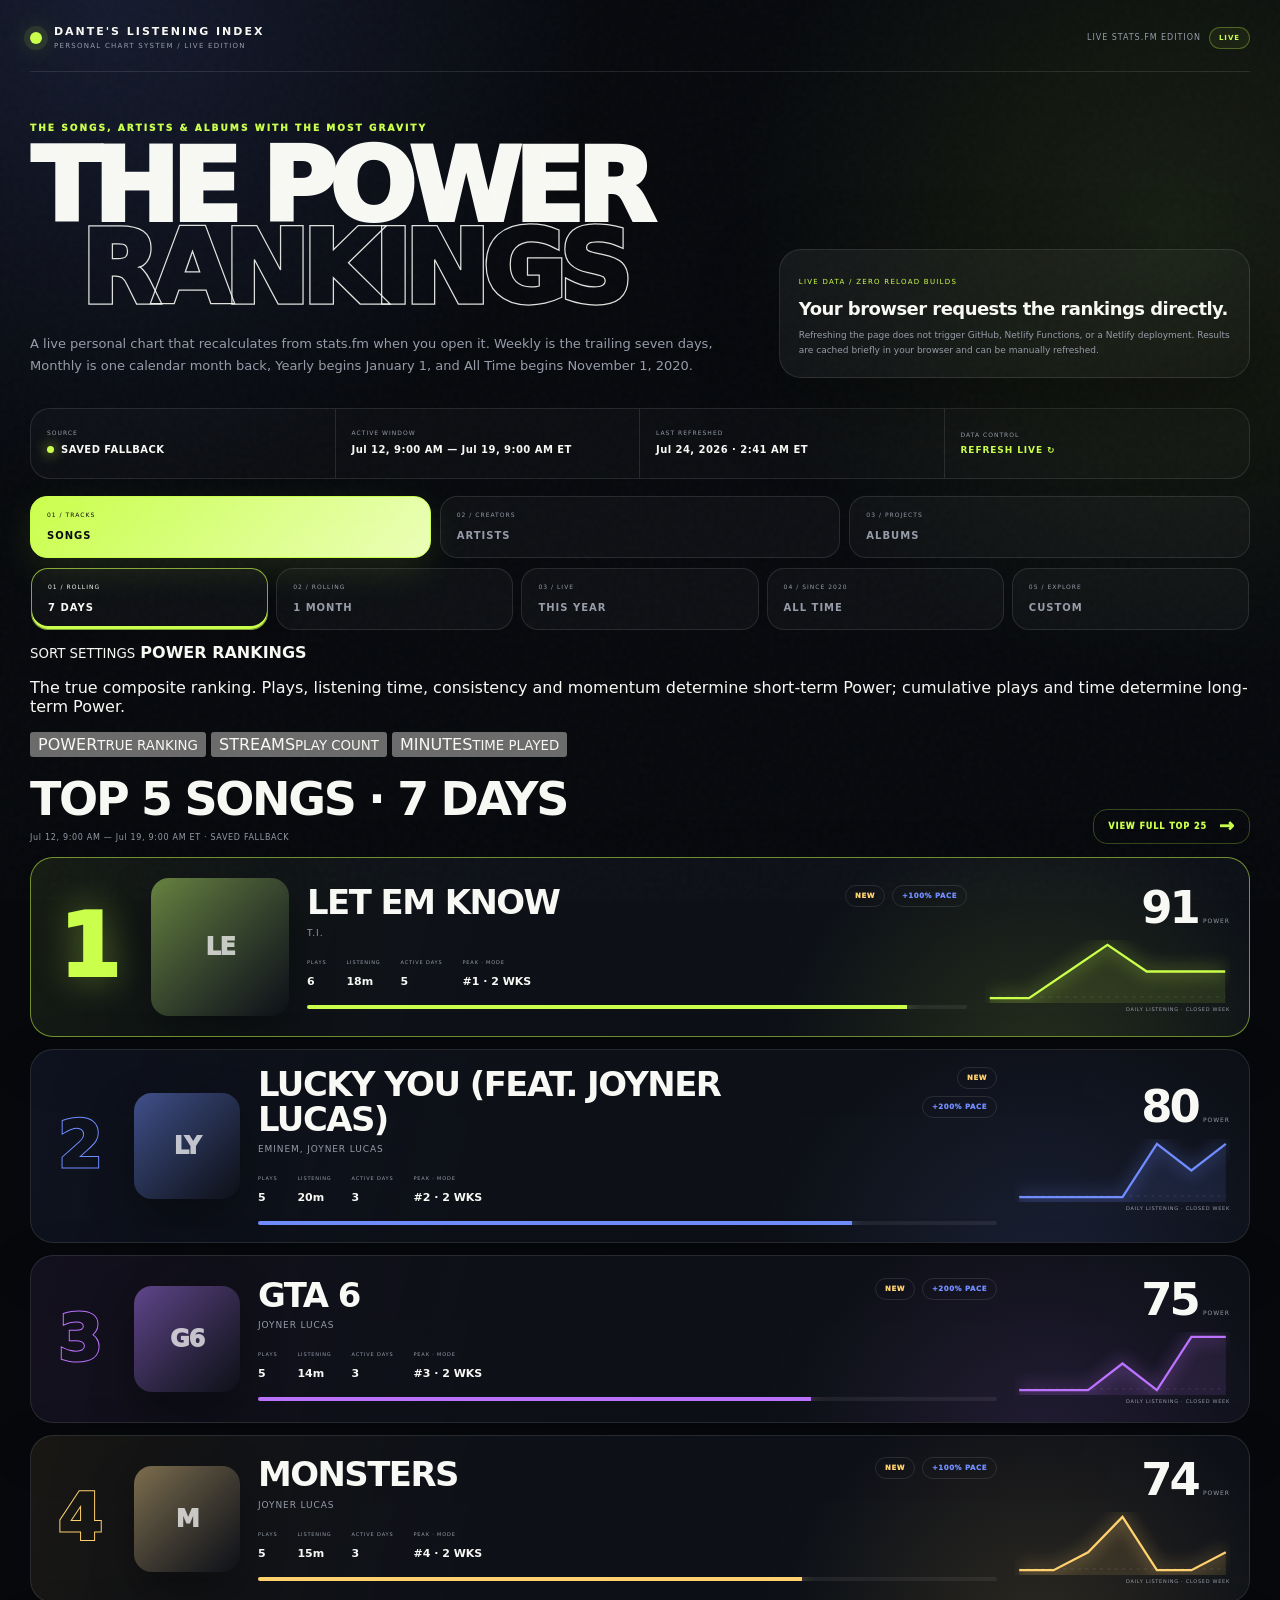
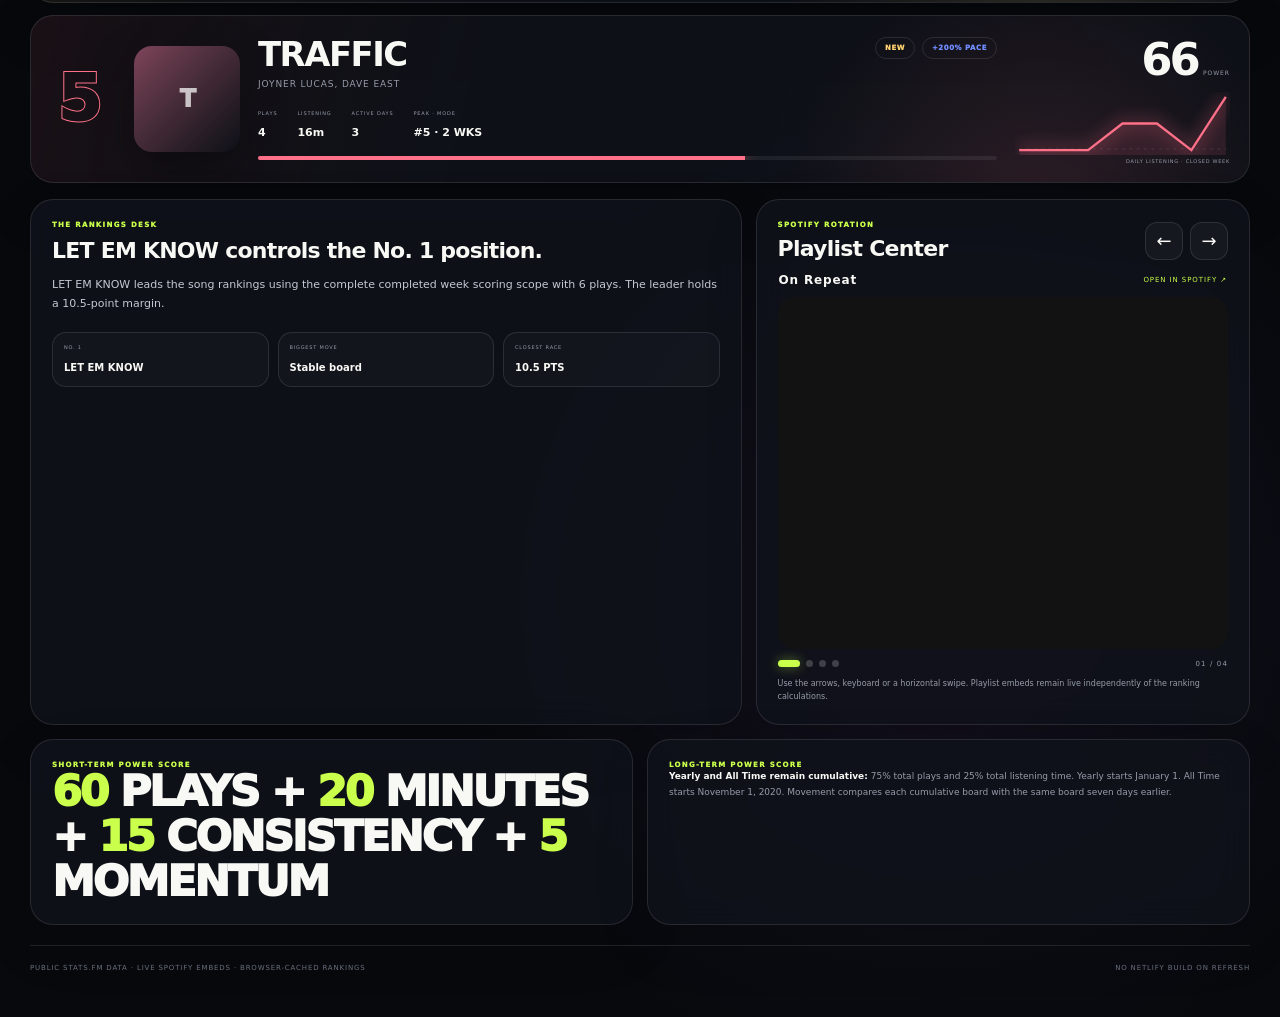
==== commit f761391c: "Add ranking sort settings to dashboard" ====
--- a/index.html
+++ b/index.html
@@ -8,6 +8,9 @@
 <title>Dante's Spotify Power Rankings</title>
 <link rel="stylesheet" href="./assets/styles.css">
 <link rel="stylesheet" href="./assets/live-additions.css">
+<style>
+.calendar-manual{display:grid;grid-template-columns:1fr 1fr;gap:10px;margin:0 0 14px}.calendar-manual-field{display:block}.calendar-manual-field span{display:block;color:var(--muted);font-size:6px;letter-spacing:.16em;margin:0 0 6px 2px}.calendar-manual-field input{width:100%;height:46px;border:1px solid var(--line);border-radius:13px;background:rgba(7,9,13,.72);color:var(--text);padding:0 13px;font-size:13px;letter-spacing:.05em;outline:none}.calendar-manual-field input:focus{border-color:rgba(202,255,75,.65);box-shadow:0 0 0 3px rgba(202,255,75,.07)}.calendar-error{min-height:18px;margin:0 0 10px;color:var(--red);font-size:8px;line-height:1.45;opacity:0;transition:opacity .15s}.calendar-error.visible{opacity:1}.calendar-nav button:disabled{opacity:.25;cursor:not-allowed}.calendar-helper{color:var(--muted);font-size:7px;line-height:1.5;margin:-4px 0 12px}@media(max-width:520px){.calendar-manual{grid-template-columns:1fr}.calendar-manual-field input{height:48px;font-size:16px}}
+</style>
 </head>
 <body>
 <div class="noise" aria-hidden="true"></div>
@@ -46,6 +49,18 @@
   <button class="period" data-period="allTime"><small>04 / SINCE 2020</small><strong>ALL TIME</strong></button>
   <button class="period" data-period="custom"><small>05 / EXPLORE</small><strong>CUSTOM</strong></button>
 </nav>
+<section class="sort-settings" aria-label="Ranking sort settings">
+  <div class="sort-settings-copy">
+    <small>SORT SETTINGS</small>
+    <strong id="sortModeName">POWER RANKINGS</strong>
+    <p id="sortModeDescription">The true composite ranking. Plays, listening time, consistency and momentum determine short-term Power; cumulative plays and time determine long-term Power.</p>
+  </div>
+  <div class="sort-mode-tabs" role="group" aria-label="Choose ranking mode">
+    <button class="sort-mode active" type="button" data-sort="power"><span>POWER</span><small>TRUE RANKING</small></button>
+    <button class="sort-mode" type="button" data-sort="streams"><span>STREAMS</span><small>PLAY COUNT</small></button>
+    <button class="sort-mode" type="button" data-sort="minutes"><span>MINUTES</span><small>TIME PLAYED</small></button>
+  </div>
+</section>
 <section class="custom-range-bar" id="customBar" hidden>
   <div><small>CUSTOM DATE RANGE</small><strong id="customRangeText">Choose a start and end date</strong></div>
   <div class="custom-actions"><button class="secondary-btn" id="openCalendar">OPEN CALENDAR</button><button class="primary-btn" id="runCustom" disabled>RUN RANGE</button></div>
@@ -92,6 +107,12 @@
       <button class="calendar-close" id="closeCalendar" aria-label="Close calendar">×</button>
     </div>
     <div class="calendar-summary"><div><small>START</small><strong id="calendarStartLabel">Not selected</strong></div><span>→</span><div><small>END</small><strong id="calendarEndLabel">Not selected</strong></div></div>
+    <div class="calendar-manual" aria-label="Type custom dates">
+      <label class="calendar-manual-field"><span>TYPE START DATE</span><input id="calendarStartInput" type="text" inputmode="numeric" autocomplete="off" placeholder="MM/DD/YYYY" maxlength="10" aria-label="Start date in month day year format"></label>
+      <label class="calendar-manual-field"><span>TYPE END DATE</span><input id="calendarEndInput" type="text" inputmode="numeric" autocomplete="off" placeholder="MM/DD/YYYY" maxlength="10" aria-label="End date in month day year format"></label>
+    </div>
+    <p class="calendar-helper">Type a date to jump directly to an older month, or continue selecting from the calendar below.</p>
+    <p class="calendar-error" id="calendarError" aria-live="polite"></p>
     <div class="quick-ranges">
       <button data-quick="7">LAST 7 DAYS</button><button data-quick="month">LAST MONTH</button><button data-quick="ytd">THIS YEAR</button><button data-quick="all">SINCE NOV 2020</button>
     </div>
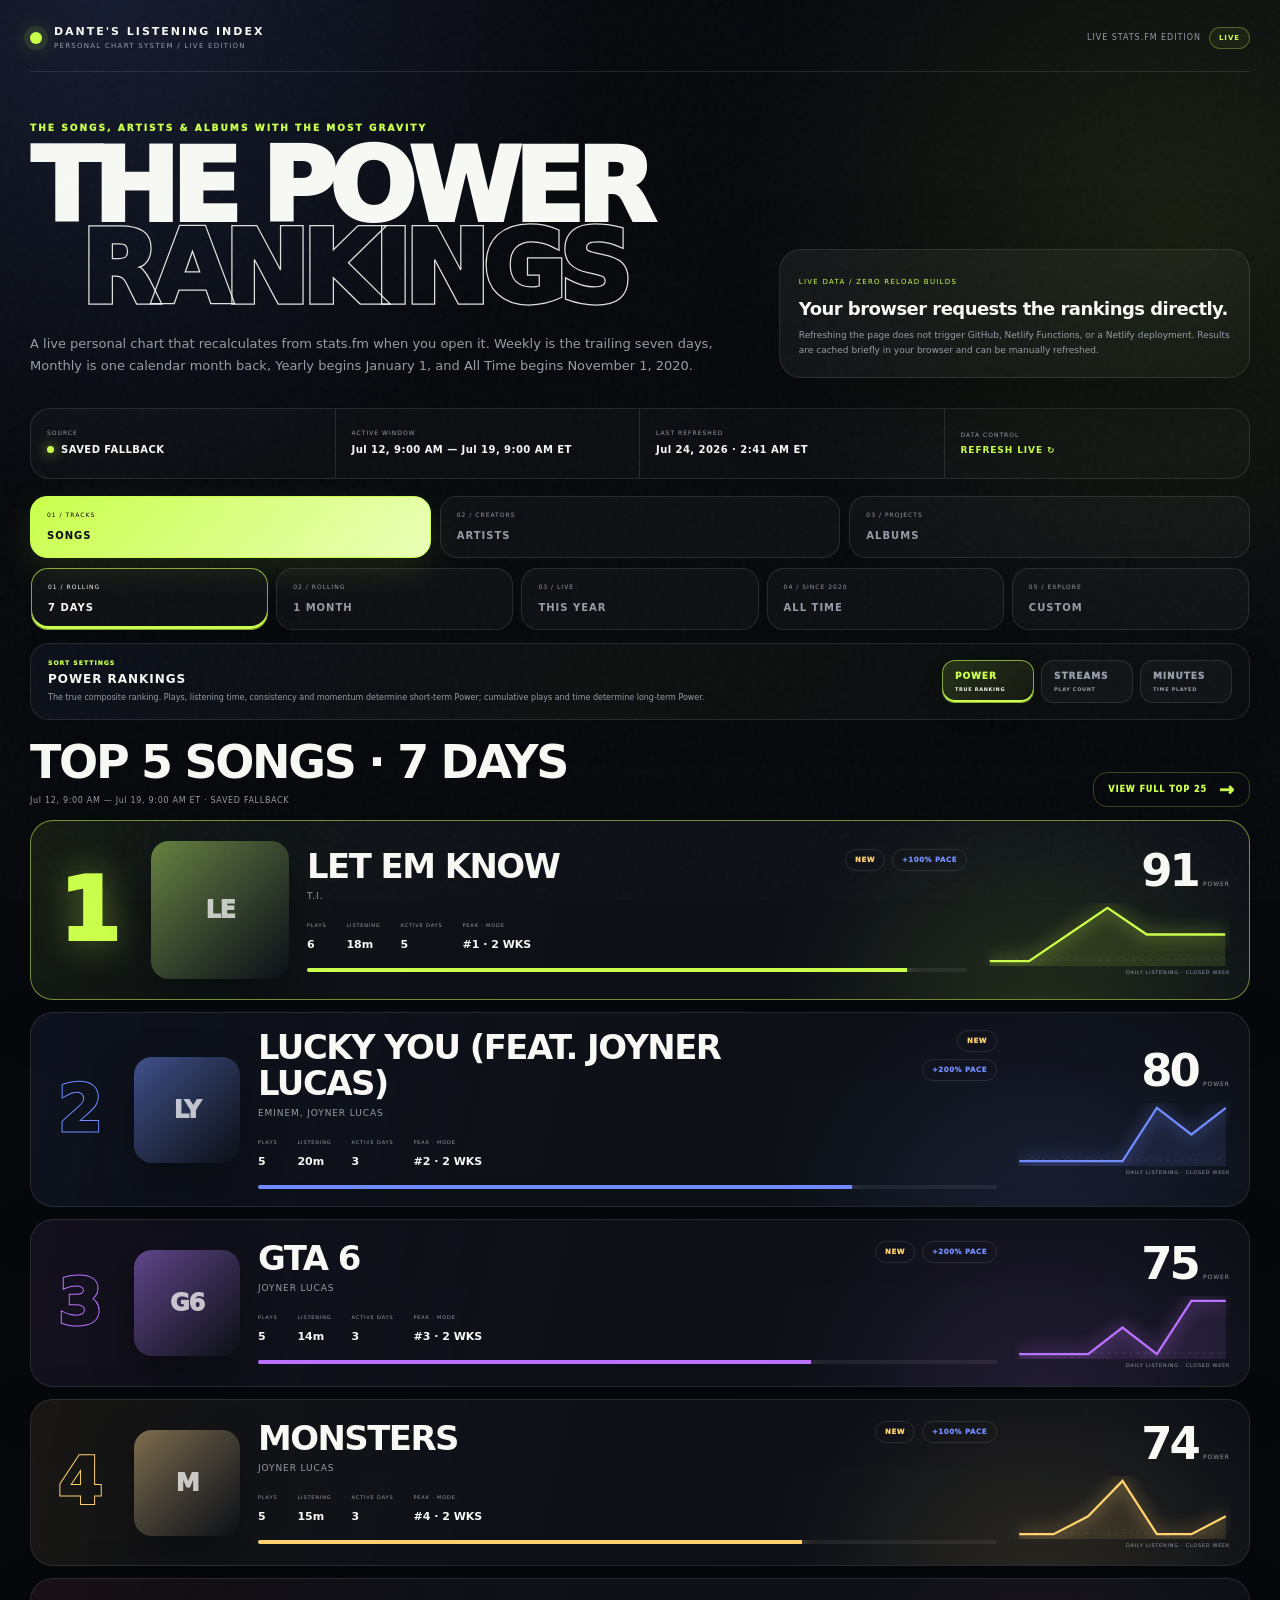
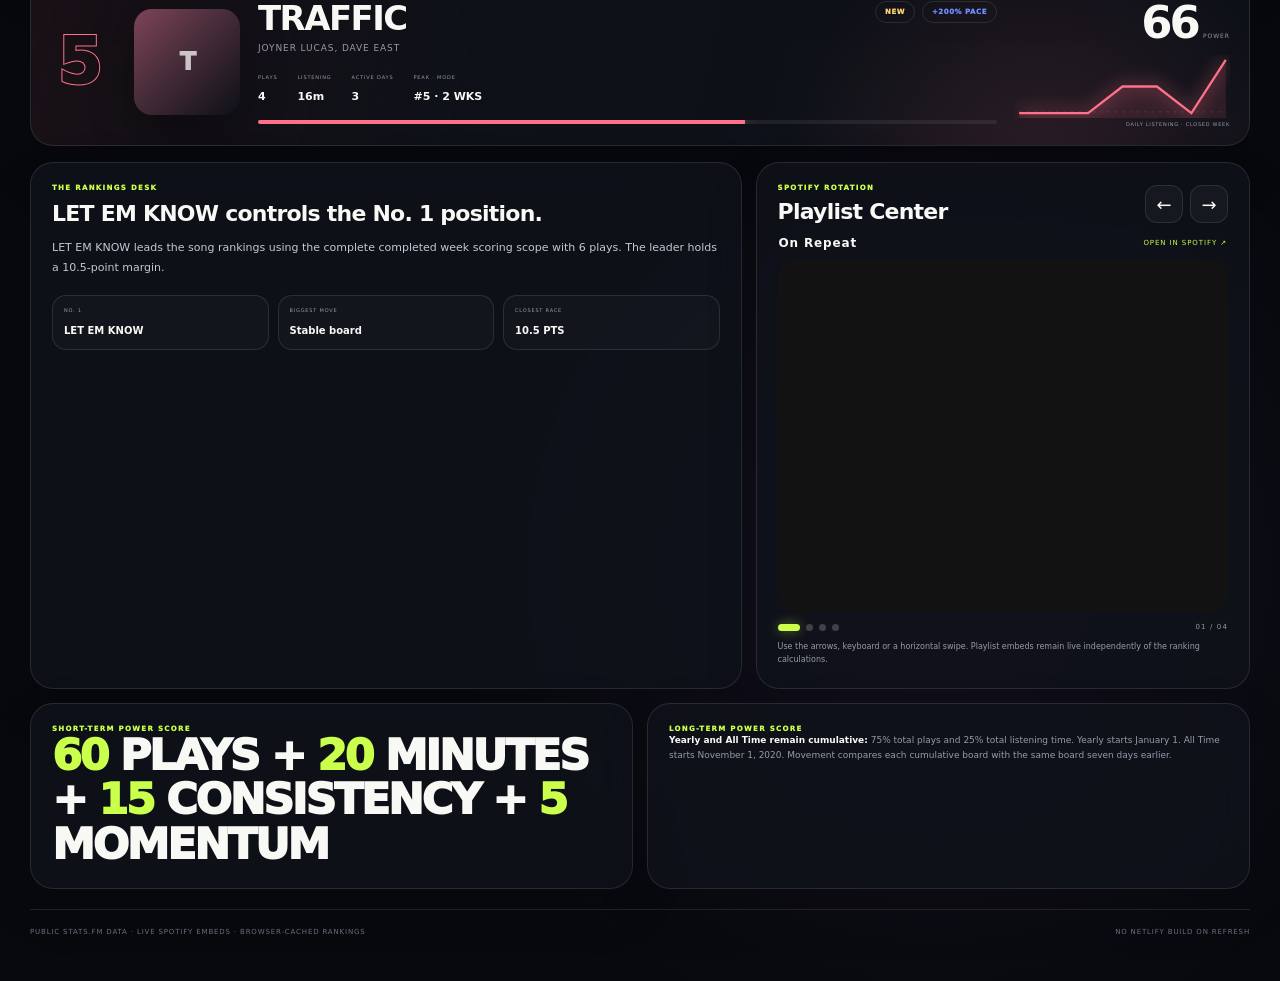
==== commit 2ee4a9ba: "Load ranking mode styles" ====
--- a/index.html
+++ b/index.html
@@ -8,6 +8,7 @@
 <title>Dante's Spotify Power Rankings</title>
 <link rel="stylesheet" href="./assets/styles.css">
 <link rel="stylesheet" href="./assets/live-additions.css">
+<link rel="stylesheet" href="./assets/sort-modes.css">
 <style>
 .calendar-manual{display:grid;grid-template-columns:1fr 1fr;gap:10px;margin:0 0 14px}.calendar-manual-field{display:block}.calendar-manual-field span{display:block;color:var(--muted);font-size:6px;letter-spacing:.16em;margin:0 0 6px 2px}.calendar-manual-field input{width:100%;height:46px;border:1px solid var(--line);border-radius:13px;background:rgba(7,9,13,.72);color:var(--text);padding:0 13px;font-size:13px;letter-spacing:.05em;outline:none}.calendar-manual-field input:focus{border-color:rgba(202,255,75,.65);box-shadow:0 0 0 3px rgba(202,255,75,.07)}.calendar-error{min-height:18px;margin:0 0 10px;color:var(--red);font-size:8px;line-height:1.45;opacity:0;transition:opacity .15s}.calendar-error.visible{opacity:1}.calendar-nav button:disabled{opacity:.25;cursor:not-allowed}.calendar-helper{color:var(--muted);font-size:7px;line-height:1.5;margin:-4px 0 12px}@media(max-width:520px){.calendar-manual{grid-template-columns:1fr}.calendar-manual-field input{height:48px;font-size:16px}}
 </style>
--- a/assets/sort-modes.css
+++ b/assets/sort-modes.css
@@ -0,0 +1 @@
+.sort-settings{display:grid;grid-template-columns:minmax(0,1fr) auto;gap:14px 22px;align-items:center;margin:0 0 15px;padding:15px 17px;border:1px solid var(--line);border-radius:19px;background:linear-gradient(125deg,rgba(112,140,255,.055),rgba(202,255,75,.035),rgba(255,255,255,.015));box-shadow:0 14px 38px rgba(0,0,0,.09)}.sort-settings-copy{min-width:0}.sort-settings-copy>small{display:block;color:var(--lime);font-size:6px;font-weight:950;letter-spacing:.18em;margin-bottom:6px}.sort-settings-copy>strong{display:block;font-size:12px;letter-spacing:.08em}.sort-settings-copy>p{margin:6px 0 0;max-width:690px;color:var(--muted);font-size:8px;line-height:1.55}.sort-mode-tabs{display:grid;grid-template-columns:repeat(3,minmax(92px,1fr));gap:7px}.sort-mode{min-width:0;border:1px solid var(--line);border-radius:13px;background:rgba(255,255,255,.03);color:var(--muted);padding:10px 12px;text-align:left;cursor:pointer;transition:transform .18s ease,border-color .18s ease,background .18s ease,color .18s ease}.sort-mode:hover{transform:translateY(-2px);border-color:rgba(255,255,255,.24)}.sort-mode span{display:block;font-size:9px;font-weight:950;letter-spacing:.1em}.sort-mode small{display:block;margin-top:5px;font-size:5px;font-weight:800;letter-spacing:.13em}.sort-mode.active{border-color:rgba(202,255,75,.62);background:linear-gradient(135deg,rgba(202,255,75,.14),rgba(202,255,75,.045));color:var(--text);box-shadow:inset 0 -2px 0 var(--lime),0 10px 25px rgba(0,0,0,.12)}.sort-mode.active span{color:var(--lime)}.score-line.sort-value strong{font-size:clamp(27px,3.2vw,41px);letter-spacing:-.055em}.top25-power.sort-value strong{font-size:21px;letter-spacing:-.035em}.top25-controls .sort-settings{margin-top:10px;margin-bottom:0}.top25-controls .sort-settings-copy>p{max-width:560px}@media(max-width:820px){.sort-settings{grid-template-columns:1fr}.sort-mode-tabs{width:100%}}@media(max-width:520px){.sort-settings{padding:13px}.sort-mode-tabs{grid-template-columns:repeat(3,1fr);gap:5px}.sort-mode{padding:10px 8px}.sort-mode span{font-size:8px}.sort-mode small{font-size:4.5px}.sort-settings-copy>p{font-size:7px}.score-line.sort-value strong{font-size:28px}}
